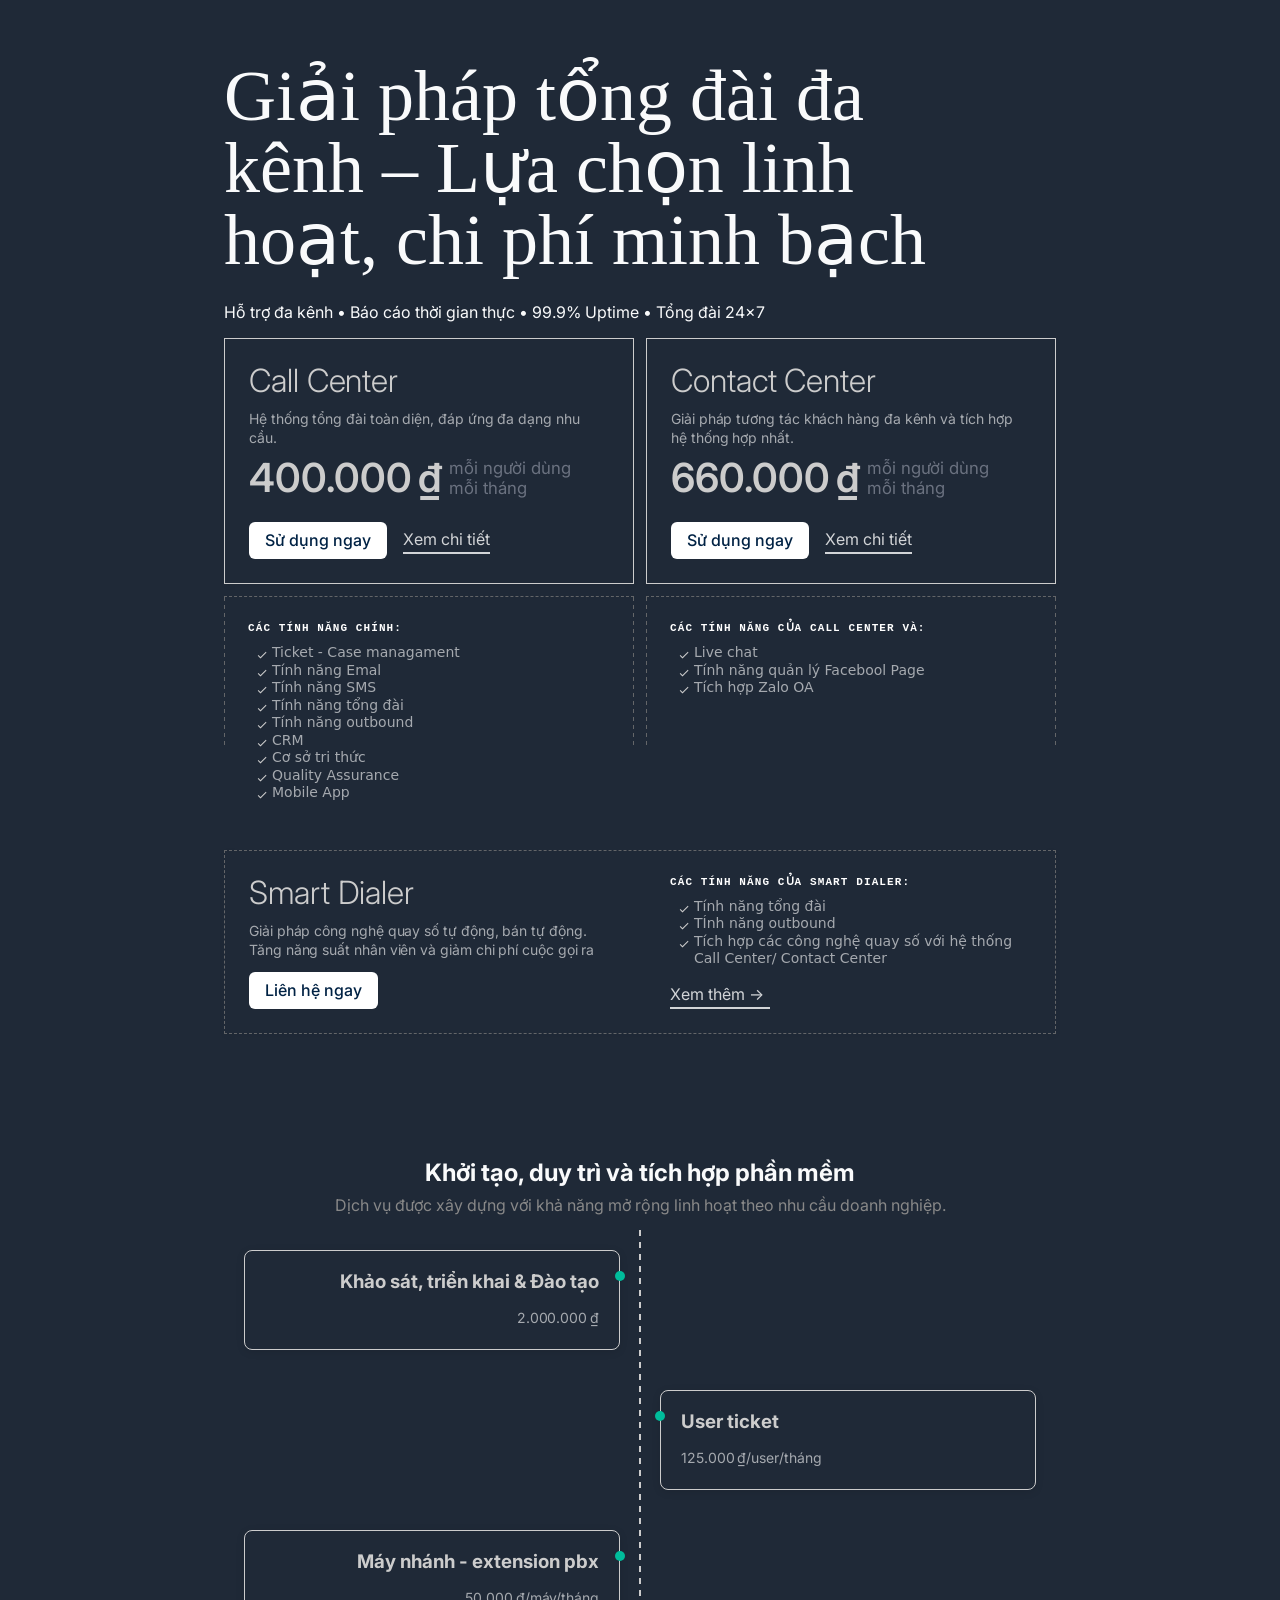
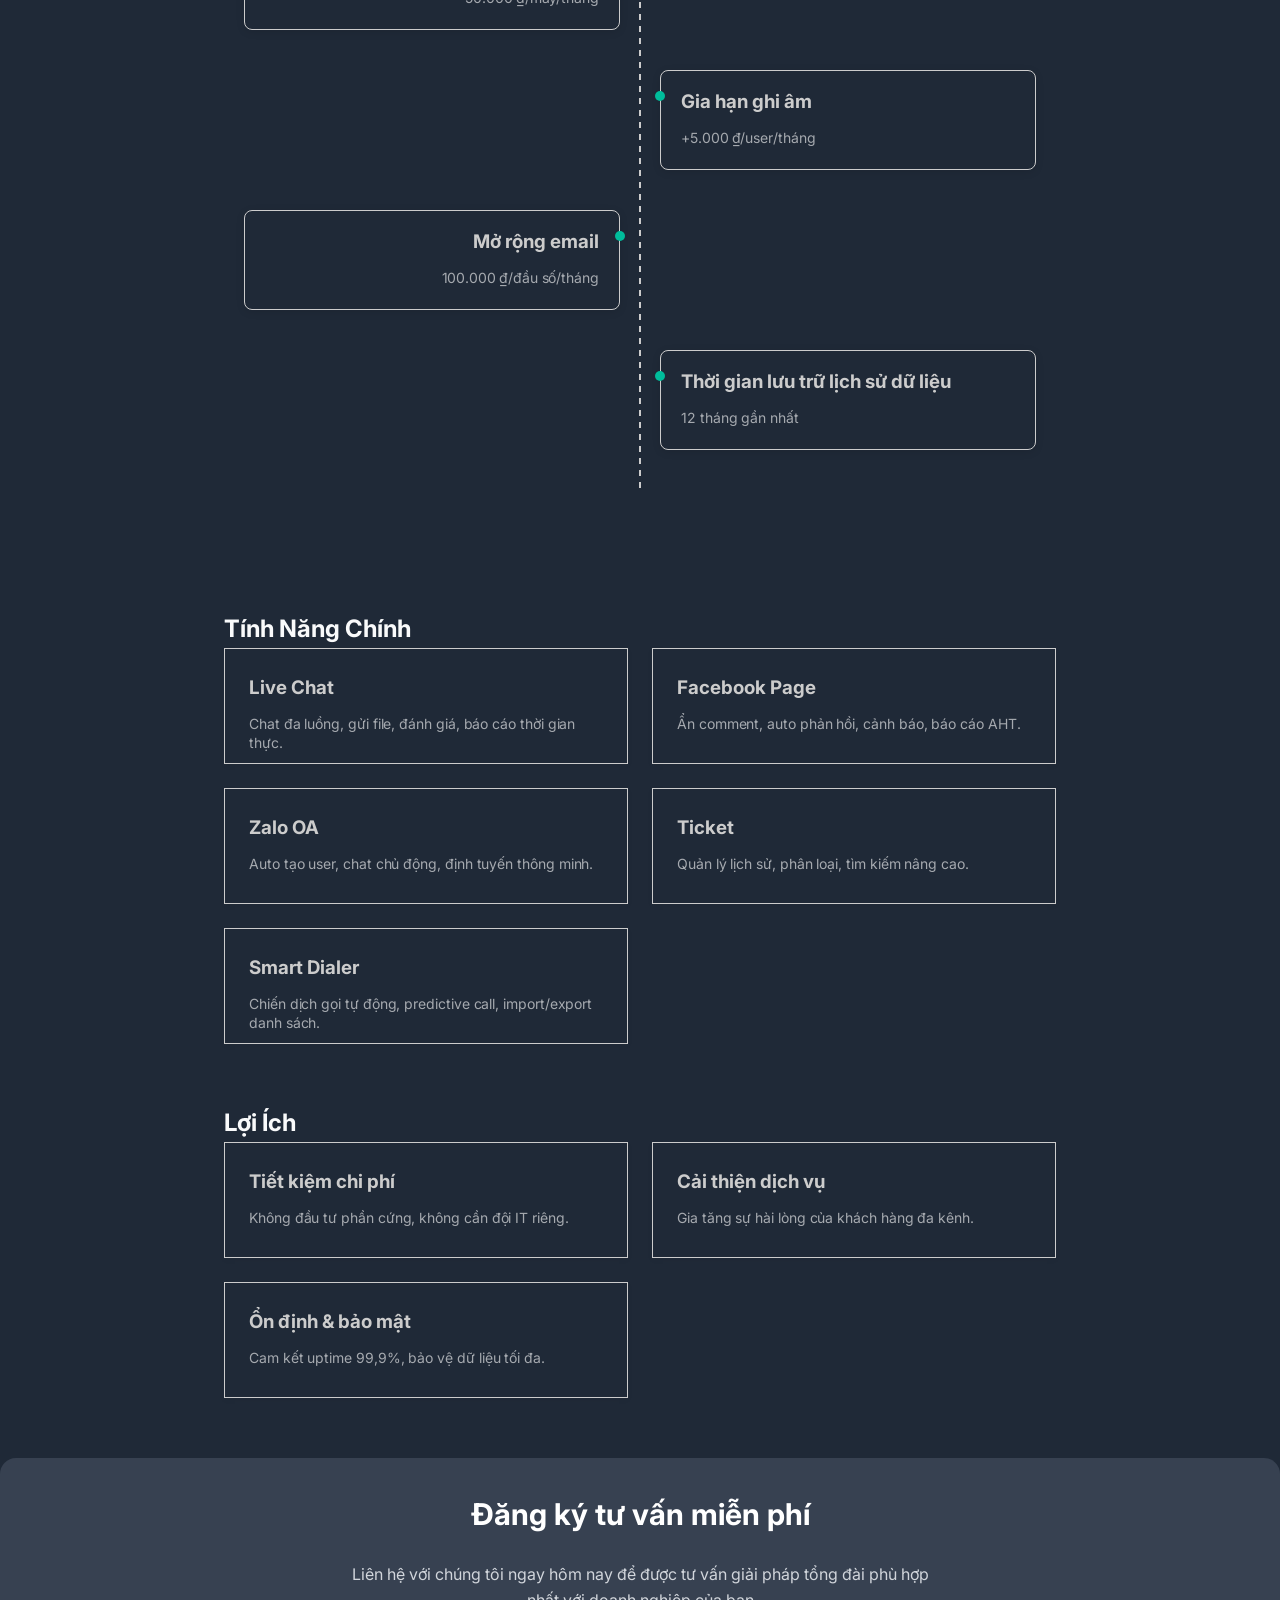
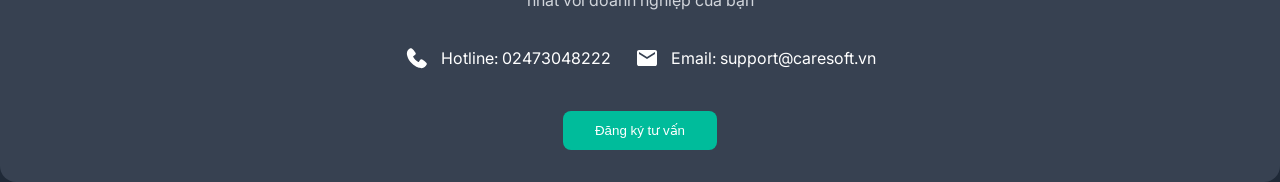
==== index-demo.html @ d27a3ec3 "." ====
<!DOCTYPE html>
<html lang="vi">

<head>
    <meta charset="UTF-8" />
    <meta name="viewport" content="width=device-width, initial-scale=1.0" />
    <title>Bảng Giá Caresoft</title>
    <link href="https://fonts.googleapis.com/css2?family=Inter:wght@400;600;700&display=swap" rel="stylesheet">
    <link rel="stylesheet" href="styles.css">
</head>

<body>
    <!-- <header>
        <h1>Bảng Giá Caresoft</h1>
        <p>Giải pháp Tổng đài đa kênh & Dịch vụ khách hàng dựa trên nền tảng đám mây</p>
    </header> -->

    <section class="section">
        <h2 class="section-title">Giải pháp tổng đài đa kênh – Lựa chọn linh hoạt, chi phí minh bạch</h2>
        <p>Hỗ trợ đa kênh • Báo cáo thời gian thực • 99.9% Uptime • Tổng đài 24×7</p>
        <div class="card-grid service-grid">
            <div class="call-center">
                <div class="card">
                    <h2>Call Center</h2>
                    <p>Hệ thống tổng đài toàn diện, đáp ứng đa dạng nhu cầu.</p>
                    <div class="price-row">
                        <div class="price-value">400.000 ₫</div>
                        <div class="price-unit">
                            <div>mỗi người dùng</div>
                            <div>mỗi tháng</div>
                        </div>
                    </div>
                    <div class="card-btn">
                        <a href="#" class="btn-primary">Sử dụng ngay</a>
                        <a href="#" class="btn-link">Xem chi tiết</a>
                    </div>
                </div>
                <div class="features">
                    <h4>Các tính năng chính:</h4>
                    <ul>
                        <li>Ticket - Case managament</li>
                        <li>Tính năng Emal</li>
                        <li>Tính năng SMS</li>
                        <li>Tính năng tổng đài</li>
                        <li>Tính năng outbound</li>
                        <li>CRM</li>
                        <li>Cơ sở tri thức</li>
                        <li>Quality Assurance</li>
                        <li>Mobile App</li>
                    </ul>
                </div>
            </div>
            <div class="contact-center">
                <div class="card">
                    <h2>Contact Center</h2>
                    <p>Giải pháp tương tác khách hàng đa kênh và tích hợp hệ thống hợp nhất.</p>
                    <div class="price-row">
                        <div class="price-value">660.000 ₫</div>
                        <div class="price-unit">
                            <div>mỗi người dùng</div>
                            <div>mỗi tháng</div>
                        </div>
                    </div>
                    <div class="card-btn">
                        <a href="#" class="btn-primary">Sử dụng ngay</a>
                        <a href="#" class="btn-link">Xem chi tiết</a>
                    </div>
                </div>
                <div class="features">
                    <h4>Các tính năng của Call Center và:</h4>
                    <ul>
                        <li>Live chat</li>
                        <li>Tính năng quản lý Facebool Page</li>
                        <li>Tích hợp Zalo OA</li>
                    </ul>
                </div>
            </div>
            <div class="card smart-dialer">
                <div class="smart-dialer-content">
                    <h2>Smart Dialer</h2>
                    <p>Giải pháp công nghệ quay số tự động, bán tự động. Tăng năng suất nhân viên và giảm chi phí cuộc
                        gọi ra</p>
                    <div class="card-btn">
                        <a href="#" class="btn-primary">Liên hệ ngay</a>
                    </div>
                </div>
                <div class="features">
                    <h4>Các tính năng của Smart dialer:</h4>
                    <ul>
                        <li>Tính năng tổng đài</li>
                        <li>TÍnh năng outbound</li>
                        <li>Tích hợp các công nghệ quay số với hệ thống Call Center/ Contact Center </li>
                        <!-- <li>Automatic Call</li>
                        <li>Predictive Call</li>
                        <li>Preview Call</li>
                        <li>Thiết lập thực hiện chiến dịch theo kịch bản</li> -->
                    </ul>
                    <a href="#" class="btn-link">Xem thêm -></a>
                </div>
            </div>
        </div>
    </section>

    <section class="section timeline-section">
        <h2>Khởi tạo, duy trì và tích hợp phần mềm</h2>
        <p class="subtitle">Dịch vụ được xây dựng với khả năng mở rộng linh hoạt theo nhu cầu doanh nghiệp.</p>
        <div class="timeline">
            <!-- <div class="timeline-item center">
                <div class="content">
                    <h3>Khởi tạo – Vận hành – Mở rộng</h3>
                    <p>Dịch vụ được xây dựng với khả năng mở rộng linh hoạt theo nhu cầu doanh nghiệp.
                    </p>
                </div>
            </div> -->
            <div class="timeline-item left">
                <div class="content card">
                    <h3>Khảo sát, triển khai & Đào tạo</h3>
                    <p>2.000.000 ₫</p>
                </div>
            </div>
            <div class="timeline-item right">
                <div class="content card">
                    <h3>User ticket</h3>
                    <p>125.000 ₫/user/tháng</p>
                </div>
            </div>
            <div class="timeline-item left">
                <div class="content card">
                    <h3>Máy nhánh - extension pbx</h3>
                    <p>50.000 ₫/máy/tháng</p>
                </div>
            </div>
            <div class="timeline-item right">
                <div class="content card">
                    <h3>Gia hạn ghi âm</h3>
                    <p>+5.000 ₫/user/tháng</p>
                </div>
            </div>
            <div class="timeline-item left">
                <div class="content card">
                    <h3>Mở rộng email</h3>
                    <p>100.000 ₫/đầu số/tháng</p>
                </div>
            </div>
            <div class="timeline-item right">
                <div class="content card">
                    <h3>Thời gian lưu trữ lịch sử dữ liệu</h3>
                    <p>12 tháng gần nhất</p>
                </div>
            </div>
        </div>
    </section>

    <!-- <section class="section">
        <h2>Hỗ Trợ & SLA</h2>
        <table>
            <tr>
                <th>Kênh</th>
                <th>Thời gian hỗ trợ</th>
                <th>Uptime cam kết</th>
            </tr>
            <tr>
                <td>Self‑service, Email, Livechat</td>
                <td>8×5</td>
                <td>99,9%</td>
            </tr>
            <tr>
                <td>Tổng đài</td>
                <td>24×7</td>
                <td>99,9%</td>
            </tr>
        </table>
    </section> -->

    <section class="section">
        <h2>Tính Năng Chính</h2>
        <div class="card-grid">
            <div class="card">
                <h3>Live Chat</h3>
                <p>Chat đa luồng, gửi file, đánh giá, báo cáo thời gian thực.</p>
            </div>
            <div class="card">
                <h3>Facebook Page</h3>
                <p>Ẩn comment, auto phản hồi, cảnh báo, báo cáo AHT.</p>
            </div>
            <div class="card">
                <h3>Zalo OA</h3>
                <p>Auto tạo user, chat chủ động, định tuyến thông minh.</p>
            </div>
            <div class="card">
                <h3>Ticket</h3>
                <p>Quản lý lịch sử, phân loại, tìm kiếm nâng cao.</p>
            </div>
            <div class="card">
                <h3>Smart Dialer</h3>
                <p>Chiến dịch gọi tự động, predictive call, import/export danh sách.</p>
            </div>
        </div>
    </section>

    <section class="section">
        <h2>Lợi Ích</h2>
        <div class="card-grid">
            <div class="card">
                <h3>Tiết kiệm chi phí</h3>
                <p>Không đầu tư phần cứng, không cần đội IT riêng.</p>
            </div>
            <div class="card">
                <h3>Cải thiện dịch vụ</h3>
                <p>Gia tăng sự hài lòng của khách hàng đa kênh.</p>
            </div>
            <div class="card">
                <h3>Ổn định & bảo mật</h3>
                <p>Cam kết uptime 99,9%, bảo vệ dữ liệu tối đa.</p>
            </div>
        </div>
    </section>

    <div class="container">
        <h2>Đăng ký tư vấn miễn phí</h2>
        <p>
            Liên hệ với chúng tôi ngay hôm nay để được tư vấn giải pháp tổng đài phù
            hợp nhất với doanh nghiệp của bạn
        </p>
        <div class="contact-list">
            <div class="contact-item">
                <!-- Phone Icon SVG -->
                <svg xmlns="http://www.w3.org/2000/svg" width="24" height="24" fill="#00bc9b" viewBox="0 0 24 24">
                    <g fill="none" fill-rule="evenodd">
                        <path
                            d="m12.593 23.258l-.011.002l-.071.035l-.02.004l-.014-.004l-.071-.035q-.016-.005-.024.005l-.004.01l-.017.428l.005.02l.01.013l.104.074l.015.004l.012-.004l.104-.074l.012-.016l.004-.017l-.017-.427q-.004-.016-.017-.018m.265-.113l-.013.002l-.185.093l-.01.01l-.003.011l.018.43l.005.012l.008.007l.201.093q.019.005.029-.008l.004-.014l-.034-.614q-.005-.018-.02-.022m-.715.002a.02.02 0 0 0-.027.006l-.006.014l-.034.614q.001.018.017.024l.015-.002l.201-.093l.01-.008l.004-.011l.017-.43l-.003-.012l-.01-.01z" />
                        <path fill="currentColor"
                            d="M16.552 22.133c-1.44-.053-5.521-.617-9.795-4.89c-4.273-4.274-4.836-8.354-4.89-9.795c-.08-2.196 1.602-4.329 3.545-5.162a1.47 1.47 0 0 1 1.445.159c1.6 1.166 2.704 2.93 3.652 4.317a1.504 1.504 0 0 1-.256 1.986l-1.951 1.449a.48.48 0 0 0-.142.616c.442.803 1.228 1.999 2.128 2.899s2.153 1.738 3.012 2.23a.483.483 0 0 0 .644-.162l1.27-1.933a1.503 1.503 0 0 1 2.056-.332c1.407.974 3.049 2.059 4.251 3.598a1.47 1.47 0 0 1 .189 1.485c-.837 1.953-2.955 3.616-5.158 3.535" />
                    </g>
                </svg>
                <span>Hotline: 02473048222</span>
            </div>
            <div class="contact-item">
                <!-- Mail Icon SVG -->
                <svg xmlns="http://www.w3.org/2000/svg" width="24" height="24" fill="#00bc9b" viewBox="0 0 24 24">
                    <rect width="24" height="24" fill="none" />
                    <path fill="currentColor"
                        d="M4 20q-.825 0-1.412-.587T2 18V6q0-.825.588-1.412T4 4h16q.825 0 1.413.588T22 6v12q0 .825-.587 1.413T20 20zm8-7l8-5V6l-8 5l-8-5v2z" />
                </svg>
                <span>Email: support@caresoft.vn</span>
            </div>
        </div>
        <button class="cta-btn">Đăng ký tư vấn</button>
    </div>

</body>

</html>
---- styles.css ----
body {
    font-family: 'Inter', sans-serif;
    margin: 0;
    padding: 0;
    /* background-color: #f9fafb;
    color: #1f2937; */
    color: #f9fafb;
    background-color: #1f2937;
    line-height: 1.6;
}

h1,
h2,
h3,
h4,
h5,
h6,
p {
    margin: 0;
}

header {
    background-color: #00bc9b;
    color: white;
    padding: 60px 20px;
    text-align: center;
}

header h1 {
    font-size: 36px;
    margin-bottom: 16px;
}

.section {
    width: 65%;
    max-width: 1080px;
    margin: 60px auto;
    padding: 0 20px;
}

.section>p {
    margin-bottom: 12px;
}

.card-grid {
    display: grid;
    grid-template-columns: repeat(auto-fit, minmax(280px, 1fr));
    gap: 24px;
}

.card {
    background: transparent;
    color: #ccc;
    border: 1px solid #ccc;
    padding: 24px;
    box-shadow: 0 2px 6px rgba(0, 0, 0, 0.04);
    transition: all 700ms ease;
    display: flex;
    flex-direction: column;
    gap: 12px;
}

.card:hover {
    color: white;
    border-color: white;
}

.card h2 {
    font-family: 'Inter', 'Helvetica', 'Arial', sans-serif;
    font-size: 32px;
    line-height: 110%;
    font-weight: 300;
    letter-spacing: -0.0025em;
    /* color: white; */
}

.card p {
    font-family: 'Inter', 'Helvetica', 'Arial', sans-serif;
    font-size: 0.875rem;
    line-height: 1.35;
    letter-spacing: -0.005em;
    color: rgba(255, 255, 255, 0.6);
    max-width: 100%;
    height: 24px;
}

table {
    width: 100%;
    border-collapse: collapse;
    margin: 20px 0;
    background: white;
    border-radius: 8px;
    overflow: hidden;
}

th,
td {
    padding: 12px 16px;
    border-bottom: 1px solid #e5e7eb;
    text-align: left;
}

th {
    background-color: #f3f4f6;
    font-weight: 600;
}

.cta {
    background: #ecfdf5;
    padding: 40px 20px;
    text-align: center;
    border-top: 1px solid #d1fae5;
}

.cta h3 {
    font-size: 24px;
    margin-bottom: 12px;
}

.cta button {
    background-color: #00bc9b;
    color: white;
    padding: 12px 24px;
    border: none;
    border-radius: 6px;
    font-size: 16px;
    cursor: pointer;
}

.cta button:hover {
    background-color: #049b80;
}

.section-title {
    max-width: 90%;
    font-size: 4.5rem;
    font-weight: 400;
    line-height: 1;
    font-family: Georgia, Cambria, "Times New Roman", Times, serif;
    margin-bottom: 24px;
}

.service-grid {
    display: grid;
    grid-template-columns: 1fr 1fr;
    grid-template-rows: auto auto;
    column-gap: 12px;
    row-gap: 24px;
}

.smart-dialer {
    grid-column: span 2;
}

.price-row {
    flex: 1;
    display: flex;
    align-items: flex-start;
    gap: 8px;
    font-size: clamp(1rem, 2.5vw, 1.5rem);
    align-items: center;
}

.price-value {
    font-weight: 600;
    white-space: nowrap;
    font-size: 2.5rem;
}

.price-unit {
    font-size: 0.7em;
    line-height: 1.2;
    color: #6b7280;
}

.card-btn {
    display: flex;
    flex-wrap: wrap;
    align-items: center;
    gap: 1rem;
}

.btn-primary {
    display: inline-flex;
    align-items: center;
    justify-content: center;
    font-size: 16px;
    padding: 6px 16px;
    background-color: white;
    color: #002244;
    border-radius: 6px;
    font-weight: 500;
    text-align: center;
    cursor: pointer;
    transition: background-color 0.3s ease;
    text-decoration: none;
}

.btn-primary:hover {
    background-color: rgba(255, 255, 255, 0.8);
}

.btn-link {
    position: relative;
    font-family: 'Inter', sans-serif;
    font-size: 16px;
    color: rgba(255, 255, 255, 0.8);
    text-decoration: none;
    padding-bottom: 2px;
    background-image: linear-gradient(currentColor, currentColor);
    background-size: 100% 2px;
    background-position: 0% 100%;
    background-repeat: no-repeat;
    transition: background-size 0.3s ease, background-position 0.3s ease;
}

.btn-link:hover {
    background-size: 0% 2px;
    background-position: 100% 100%;
}

.call-center,
.contact-center {
    display: flex;
    flex-direction: column;
    gap: 12px;
}

.features {
    position: relative;
    padding: 24px;
    border-top: 1px dashed rgba(117, 117, 117, 0.8);
    border-bottom: none;
    color: #ccc;
    height: 100%;
}

.features::before,
.features::after {
    content: "";
    position: absolute;
    width: 1px;
    height: 65%;
    background: repeating-linear-gradient(to bottom,
            rgba(117, 117, 117, 0.8),
            rgba(117, 117, 117, 0.8) 4px,
            transparent 4px,
            transparent 8px);
}

/* Viền trái */
.features::before {
    left: 0;
    top: 0;
}

/* Viền phải */
.features::after {
    right: 0;
    top: 0;
}

.features h4 {
    padding-bottom: 8px;
    font-family: ui-monospace, SFMono-Regular, Consolas, "Liberation Mono", Menlo, monospace;
    font-size: 11px;
    line-height: 135%;
    letter-spacing: 0.1em;
    color: #ffffff;
    text-transform: uppercase;
}

.features ul {
    list-style: none;
    margin: 0;
    padding: 0;
}

.features li {
    position: relative;
    padding-left: 24px;
    font-family: ui-sans-serif, system-ui, -apple-system, BlinkMacSystemFont,
        "Segoe UI", Roboto, "Helvetica Neue", Arial, "Noto Sans", sans-serif;
    font-size: 14px;
    line-height: 1.25;
    letter-spacing: 0;
    color: rgba(255, 255, 255, 0.6);
}

.features li::before {
    content: "";
    position: absolute;
    left: 8px;
    top: 5px;
    width: 12px;
    height: 12px;
    background-image: url("[data-uri]");
    background-size: contain;
    background-repeat: no-repeat;
}

.smart-dialer {
    border: 1px dashed rgba(117, 117, 117, 0.8);
    display: flex;
    flex-direction: row;
    padding: 0;
}

.smart-dialer>div {
    flex: 1;
}

.smart-dialer .features {
    flex: 1;
    height: auto;
    border: none;
    display: flex;
    flex-direction: column;
}

.smart-dialer .features ul {
    flex: 1;
}

.smart-dialer .features::before,
.smart-dialer .features::after {
    display: none;
}

.smart-dialer-content {
    padding: 24px;
    display: flex;
    flex-direction: column;
    gap: 12px;
}

.smart-dialer-content>p {
    flex: 1;
}

.features .btn-link {
    width: auto;
    max-width: 100px;
}

.timeline-section {
    text-align: center;
    padding: 60px 20px;
}

.subtitle {
    color: #888;
    margin-bottom: 40px;
}

.timeline {
    position: relative;
    max-width: 900px;
    margin: auto;
    padding: 20px 0;
    padding-top: 0;
    color: #002244;
}

.timeline::before {
    content: "";
    position: absolute;
    top: 0;
    bottom: 0;
    left: 50%;
    width: 2px;
    background: repeating-linear-gradient(to bottom, #ccc, #ccc 6px, transparent 6px, transparent 12px);
    transform: translateX(-50%);
}

.timeline-item {
    position: relative;
    width: 50%;
    padding: 20px;
    box-sizing: border-box;
}

.timeline-item.left {
    left: 0;
    text-align: right;
}

.timeline-item.right {
    left: 50%;
    text-align: left;
}

.timeline-item .content {
    /* display: inline-block; */
    background: transparent;
    border-radius: 8px;
    padding: 16px 20px;
    /* max-width: 280px; */
    box-shadow: 0 2px 8px rgba(0, 0, 0, 0.1);
    position: relative;
}

.timeline-item.left .content::after,
.timeline-item.right .content::after {
    content: "";
    position: absolute;
    top: 20px;
    width: 10px;
    height: 10px;
    background: #00bc9b;
    border-radius: 50%;
}

.timeline-item.left .content::after {
    right: -6px;
}

.timeline-item.right .content::after {
    left: -6px;
}

.timeline-item.center {
    position: relative;
    width: 100%;
    text-align: center;
    margin: 40px 0;
    margin-top: 0;
    z-index: 5;
}

.timeline-item.center .content {
    display: inline-block;
    background: #00bc9b;
    color: white;
    padding: 20px 28px;
    border-radius: 12px;
    box-shadow: 0 4px 12px rgba(0, 0, 0, 0.15);
    max-width: 320px;
    position: relative;
    z-index: 3;
}

.timeline-item.center .content::after {
    content: "";
    position: absolute;
    top: 100%;
    left: 50%;
    transform: translateX(-50%);
    width: 14px;
    height: 14px;
    background: white;
    border: 3px solid #00bc9b;
    border-radius: 50%;
    margin-top: 8px;
}

.container {
    /* width: 100%; */
    background-color: #374151;
    color: white;
    border-radius: 1rem;
    padding: 2rem;
    text-align: center;
    /* max-width: 1500px; */
    margin: 0 auto;
}

.container h2 {
    font-size: 1.875rem;
    font-weight: bold;
    margin-bottom: 1.5rem;
}

.container p {
    color: #d1d5db;
    margin-bottom: 2rem;
    max-width: 600px;
    margin-left: auto;
    margin-right: auto;
}

.contact-list {
    display: flex;
    flex-direction: column;
    gap: 1.5rem;
    justify-content: center;
    align-items: center;
    margin-bottom: 2.5rem;
}

@media (min-width: 768px) {
    .contact-list {
        flex-direction: row;
    }
}

.contact-item {
    display: flex;
    align-items: center;
    gap: 0.75rem;
    color: white;
}

.cta-btn {
    background-color: #00bc9b;
    color: white;
    padding: 0.75rem 2rem;
    border-radius: 0.5rem;
    font-weight: 500;
    border: none;
    cursor: pointer;
    transition: background-color 0.3s ease;
}

.cta-btn:hover {
    background-color: #00a989;
}
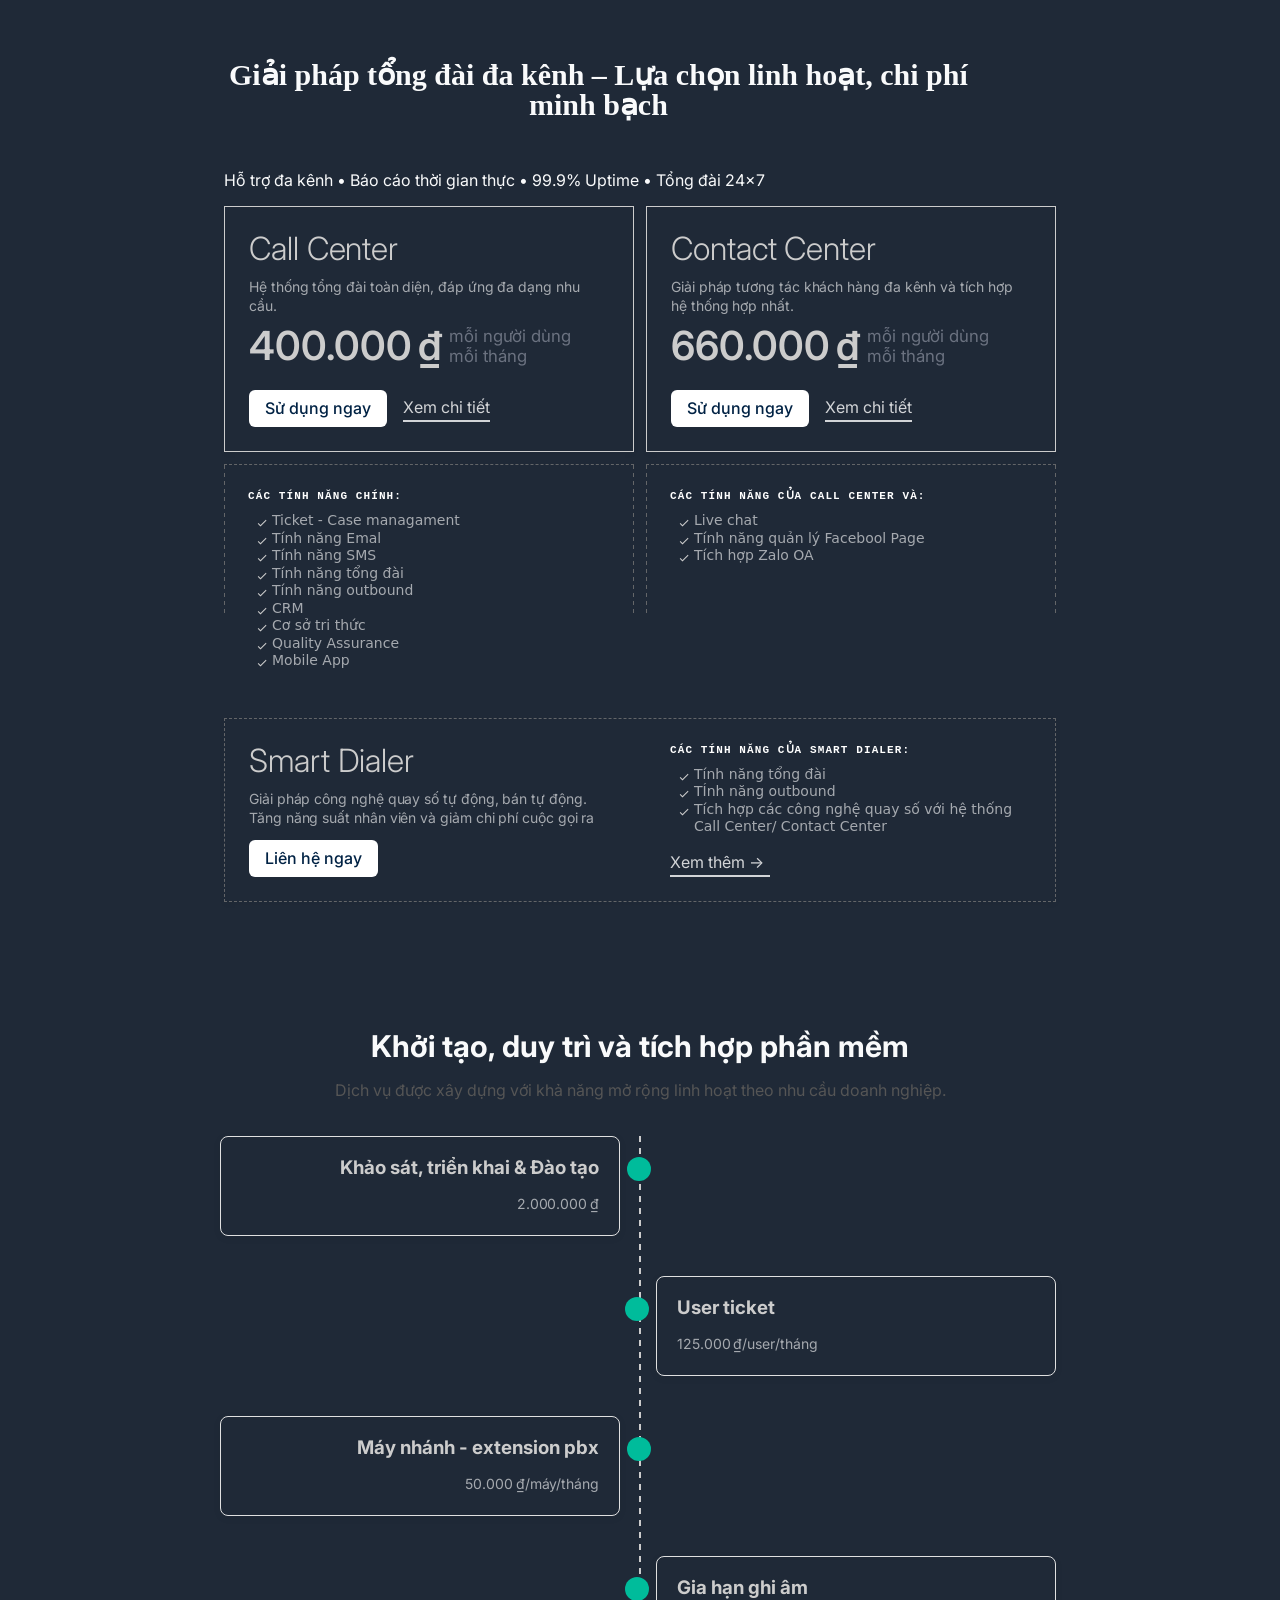
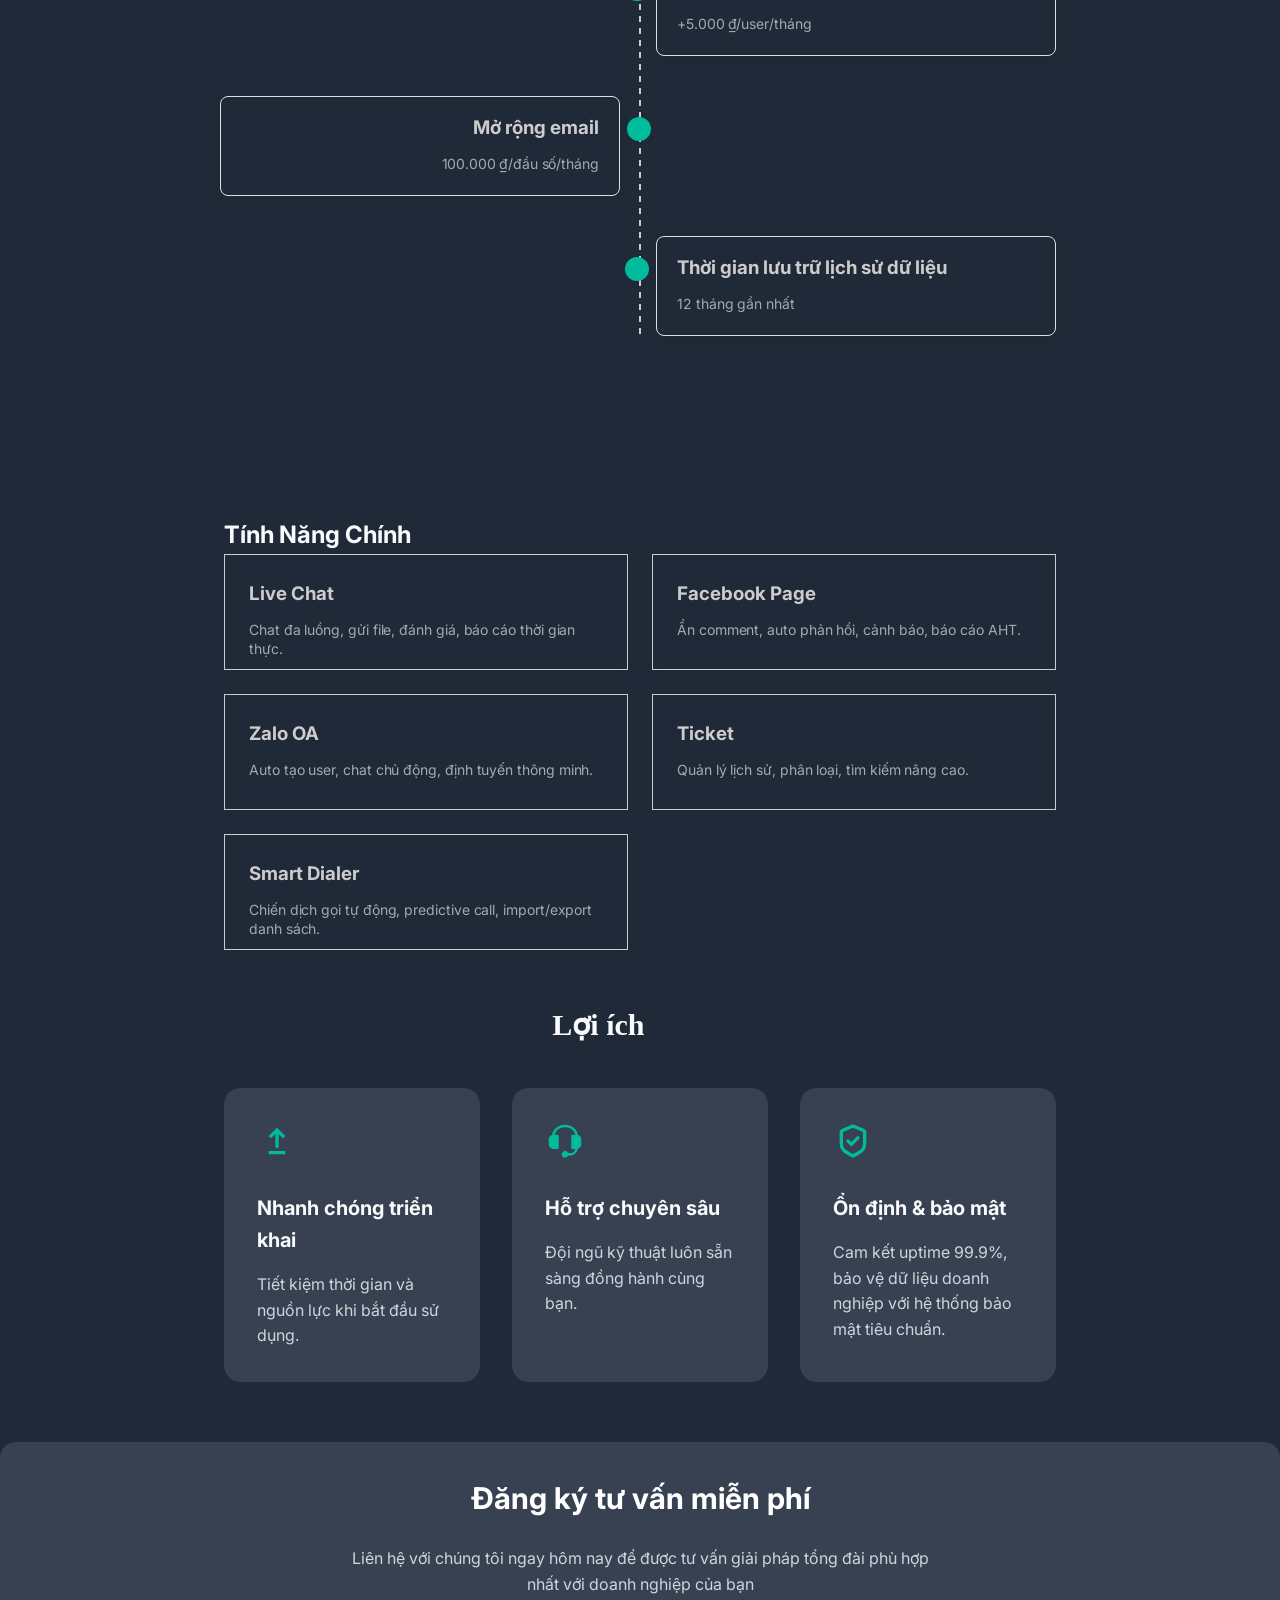
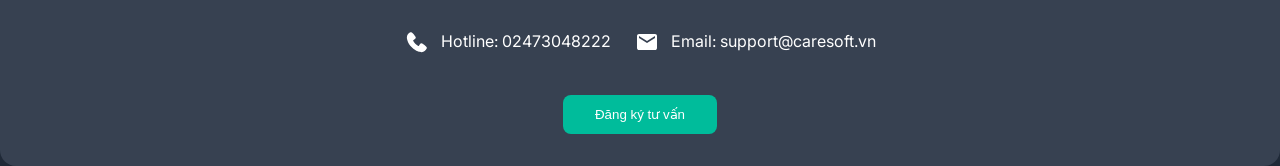
==== commit 8baada29: "a version timeline" ====
--- a/index-demo.html
+++ b/index-demo.html
@@ -104,14 +104,8 @@
     <section class="section timeline-section">
         <h2>Khởi tạo, duy trì và tích hợp phần mềm</h2>
         <p class="subtitle">Dịch vụ được xây dựng với khả năng mở rộng linh hoạt theo nhu cầu doanh nghiệp.</p>
+
         <div class="timeline">
-            <!-- <div class="timeline-item center">
-                <div class="content">
-                    <h3>Khởi tạo – Vận hành – Mở rộng</h3>
-                    <p>Dịch vụ được xây dựng với khả năng mở rộng linh hoạt theo nhu cầu doanh nghiệp.
-                    </p>
-                </div>
-            </div> -->
             <div class="timeline-item left">
                 <div class="content card">
                     <h3>Khảo sát, triển khai & Đào tạo</h3>
@@ -150,27 +144,6 @@
             </div>
         </div>
     </section>
-
-    <!-- <section class="section">
-        <h2>Hỗ Trợ & SLA</h2>
-        <table>
-            <tr>
-                <th>Kênh</th>
-                <th>Thời gian hỗ trợ</th>
-                <th>Uptime cam kết</th>
-            </tr>
-            <tr>
-                <td>Self‑service, Email, Livechat</td>
-                <td>8×5</td>
-                <td>99,9%</td>
-            </tr>
-            <tr>
-                <td>Tổng đài</td>
-                <td>24×7</td>
-                <td>99,9%</td>
-            </tr>
-        </table>
-    </section> -->
 
     <section class="section">
         <h2>Tính Năng Chính</h2>
@@ -199,19 +172,48 @@
     </section>
 
     <section class="section">
-        <h2>Lợi Ích</h2>
-        <div class="card-grid">
-            <div class="card">
-                <h3>Tiết kiệm chi phí</h3>
-                <p>Không đầu tư phần cứng, không cần đội IT riêng.</p>
-            </div>
-            <div class="card">
-                <h3>Cải thiện dịch vụ</h3>
-                <p>Gia tăng sự hài lòng của khách hàng đa kênh.</p>
-            </div>
-            <div class="card">
-                <h3>Ổn định & bảo mật</h3>
-                <p>Cam kết uptime 99,9%, bảo vệ dữ liệu tối đa.</p>
+        <h2 class="section-title">Lợi ích</h2>
+        <div class="benefits-grid">
+            <div class="benefit-card">
+                <div class="benefit-icon">
+                    <!-- SVG Icon 1 -->
+                    <svg xmlns="http://www.w3.org/2000/svg" width="40" height="40" viewBox="0 0 24 24">
+                        <path fill="currentColor"
+                            d="M7 20v-2h10v2zm4-4V7.825L8.4 10.4L7 9l5-5l5 5l-1.4 1.4L13 7.825V16z" />
+                    </svg>
+                </div>
+                <h3 class="benefit-title">Nhanh chóng triển khai</h3>
+                <p class="benefit-desc">Tiết kiệm thời gian và nguồn lực khi bắt đầu sử dụng.</p>
+            </div>
+
+            <div class="benefit-card">
+                <div class="benefit-icon">
+                    <!-- SVG Icon 2 -->
+                    <svg xmlns="http://www.w3.org/2000/svg" width="40" height="40" viewBox="0 0 24 24">
+                        <rect width="24" height="24" fill="none" />
+                        <path fill="currentColor"
+                            d="M4.285 8.344A2.75 2.75 0 0 0 2.25 11v3A2.75 2.75 0 0 0 5 16.75h2.5a.75.75 0 0 0 .75-.75V9a.75.75 0 0 0-.75-.75H5.815c.429-2.47 2.944-4.5 6.185-4.5s5.756 2.03 6.185 4.5H16.5a.75.75 0 0 0-.75.75v7c0 .414.336.75.75.75h1.663A3.25 3.25 0 0 1 15 19.25h-1.145a2 2 0 1 0 0 1.5H15c2.4 0 4.384-1.78 4.705-4.091A2.75 2.75 0 0 0 21.75 14v-3a2.75 2.75 0 0 0-2.035-2.656C19.333 4.84 15.926 2.25 12 2.25S4.667 4.84 4.285 8.344" />
+                    </svg>
+                </div>
+                <h3 class="benefit-title">Hỗ trợ chuyên sâu</h3>
+                <p class="benefit-desc">Đội ngũ kỹ thuật luôn sẵn sàng đồng hành cùng bạn.</p>
+            </div>
+
+            <div class="benefit-card">
+                <div class="benefit-icon">
+                    <!-- SVG Icon 3 -->
+                    <svg xmlns="http://www.w3.org/2000/svg" width="40" height="40" viewBox="0 0 24 24">
+                        <g fill="none">
+                            <path fill="currentColor"
+                                d="m12 3l.394-.92a1 1 0 0 0-.788 0zm0 18l-.496.868a1 1 0 0 0 .992 0zm6.394-15.26L18 6.66zM8.024 18.727l-.497.869zm3.582-16.646L5.212 4.82L6 6.66l6.394-2.74zM4 6.659v6.86h2v-6.86zm3.527 12.937l3.977 2.272l.992-1.736l-3.977-2.273zm4.97 2.272l3.976-2.272l-.992-1.737l-3.977 2.273zM20 13.518V6.66h-2v6.86zm-1.212-8.697l-6.394-2.74l-.788 1.838L18 6.66zM20 6.66a2 2 0 0 0-1.212-1.838L18 6.66zm-3.527 12.937A7 7 0 0 0 20 13.518h-2a5 5 0 0 1-2.52 4.341zM4 13.518a7 7 0 0 0 3.527 6.078l.992-1.737A5 5 0 0 1 6 13.52zm1.212-8.697A2 2 0 0 0 4 6.66h2z" />
+                            <path stroke="currentColor" stroke-linecap="round" stroke-linejoin="round" stroke-width="2"
+                                d="m15 10l-4 4l-2-2" />
+                        </g>
+                    </svg>
+                </div>
+                <h3 class="benefit-title">Ổn định & bảo mật</h3>
+                <p class="benefit-desc">Cam kết uptime 99.9%, bảo vệ dữ liệu doanh nghiệp với hệ thống bảo mật tiêu
+                    chuẩn.</p>
             </div>
         </div>
     </section>
@@ -247,7 +249,6 @@
         </div>
         <button class="cta-btn">Đăng ký tư vấn</button>
     </div>
-
 </body>
 
 </html>
--- a/styles.css
+++ b/styles.css
@@ -353,13 +353,9 @@
     margin-bottom: 40px;
 }
 
-.timeline {
-    position: relative;
-    max-width: 900px;
-    margin: auto;
-    padding: 20px 0;
-    padding-top: 0;
-    color: #002244;
+.timeline-section {
+    margin-bottom: 5rem;
+    text-align: center;
 }
 
 .timeline::before {
@@ -371,33 +367,37 @@
     width: 2px;
     background: repeating-linear-gradient(to bottom, #ccc, #ccc 6px, transparent 6px, transparent 12px);
     transform: translateX(-50%);
+    z-index: 0;
 }
 
 .timeline-item {
     position: relative;
-    width: 50%;
-    padding: 20px;
-    box-sizing: border-box;
-}
-
-.timeline-item.left {
-    left: 0;
+    width: 100%;
+    display: flex;
+    justify-content: space-between;
+    margin-bottom: 2.5rem;
+}
+
+.timeline-item.left .content {
+    width: 48%;
     text-align: right;
-}
-
-.timeline-item.right {
-    left: 50%;
+    align-self: flex-start;
+    position: relative;
+}
+
+.timeline-item.right .content {
+    width: 48%;
     text-align: left;
-}
-
-.timeline-item .content {
-    /* display: inline-block; */
+    align-self: flex-start;
+    position: relative;
+}
+
+.timeline-item .content.card {
     background: transparent;
     border-radius: 8px;
     padding: 16px 20px;
-    /* max-width: 280px; */
-    box-shadow: 0 2px 8px rgba(0, 0, 0, 0.1);
-    position: relative;
+    box-shadow: 0 2px 8px rgba(0, 0, 0, 0.06);
+    border: 1px solid #e0e0e0;
 }
 
 .timeline-item.left .content::after,
@@ -405,10 +405,11 @@
     content: "";
     position: absolute;
     top: 20px;
-    width: 10px;
-    height: 10px;
+    width: 12px;
+    height: 12px;
     background: #00bc9b;
     border-radius: 50%;
+    z-index: 1;
 }
 
 .timeline-item.left .content::after {
@@ -514,4 +515,176 @@
 
 .cta-btn:hover {
     background-color: #00a989;
+}
+
+.benefits-section {
+    margin-bottom: 5rem;
+}
+
+.section-title {
+    text-align: center;
+    font-size: 1.875rem;
+    /* text-3xl */
+    font-weight: bold;
+    margin-bottom: 3rem;
+    /* mb-12 */
+}
+
+.benefits-grid {
+    display: grid;
+    gap: 2rem;
+    grid-template-columns: 1fr;
+}
+
+@media (min-width: 768px) {
+    .benefits-grid {
+        grid-template-columns: repeat(3, 1fr);
+    }
+}
+
+.benefit-card {
+    background-color: #374151;
+    /* bg-gray-700 */
+    border: 1px solid #374151;
+    /* border-gray-700 */
+    border-radius: 1rem;
+    /* rounded-xl */
+    padding: 2rem;
+    /* p-8 */
+    transition: all 0.3s ease;
+}
+
+.benefit-card:hover {
+    border-color: #00bc9b;
+}
+
+.benefit-icon {
+    color: #00bc9b;
+    margin-bottom: 1.5rem;
+    /* mb-6 */
+}
+
+.benefit-title {
+    font-size: 1.25rem;
+    /* text-xl */
+    font-weight: bold;
+    margin-bottom: 1rem;
+    /* mb-4 */
+}
+
+.benefit-desc {
+    color: #d1d5db;
+    /* text-gray-300 */
+}
+
+.timeline-section {
+    margin-bottom: 5rem;
+    text-align: center;
+}
+
+.timeline-section h2 {
+    font-size: 1.875rem;
+    font-weight: bold;
+    margin-bottom: 0.5rem;
+}
+
+.timeline-section .subtitle {
+    color: #555;
+    font-size: 1rem;
+    margin-bottom: 2rem;
+}
+
+.timeline {
+    position: relative;
+    /* max-width: 900px; */
+    margin: 0 auto;
+    padding: 0 1rem;
+}
+
+.timeline::before {
+    content: "";
+    position: absolute;
+    top: 0;
+    bottom: 0;
+    left: 50%;
+    transform: translateX(-50%);
+    width: 2px;
+    background: repeating-linear-gradient(to bottom, #ccc, #ccc 6px, transparent 6px, transparent 12px);
+    z-index: 0;
+}
+
+.timeline-item {
+    position: relative;
+    width: 50%;
+    display: flex;
+    justify-content: space-between;
+    margin-bottom: 2.5rem;
+}
+
+.timeline-item.left .content {
+    width: 100%;
+    text-align: right;
+    align-self: flex-start;
+    position: relative;
+    right: 20px;
+}
+
+.timeline-item.right .content {
+    width: 100%;
+    text-align: left;
+    align-self: flex-start;
+    position: relative;
+    left: 104%;
+}
+
+.timeline-item .content.card {
+    background: transparent;
+    border-radius: 8px;
+    padding: 16px 20px;
+    box-shadow: 0 2px 8px rgba(0, 0, 0, 0.06);
+    border: 1px solid #e0e0e0;
+}
+
+.timeline-item.left .content::after,
+.timeline-item.right .content::after {
+    content: "";
+    position: absolute;
+    top: 20px;
+    width: 24px;
+    height: 24px;
+    background: #00bc9b;
+    border-radius: 50%;
+    z-index: 1;
+}
+
+.timeline-item.left .content::after {
+    right: -32px;
+}
+
+.timeline-item.right .content::after {
+    left: -32px;
+}
+
+@media (max-width: 768px) {
+    .timeline::before {
+        left: 20px;
+    }
+
+    .timeline-item {
+        flex-direction: column;
+        align-items: flex-start;
+    }
+
+    .timeline-item.left .content,
+    .timeline-item.right .content {
+        width: 100%;
+        text-align: left;
+        padding-left: 2rem;
+    }
+
+    .timeline-item.left .content::after,
+    .timeline-item.right .content::after {
+        left: 0;
+        top: 20px;
+    }
 }
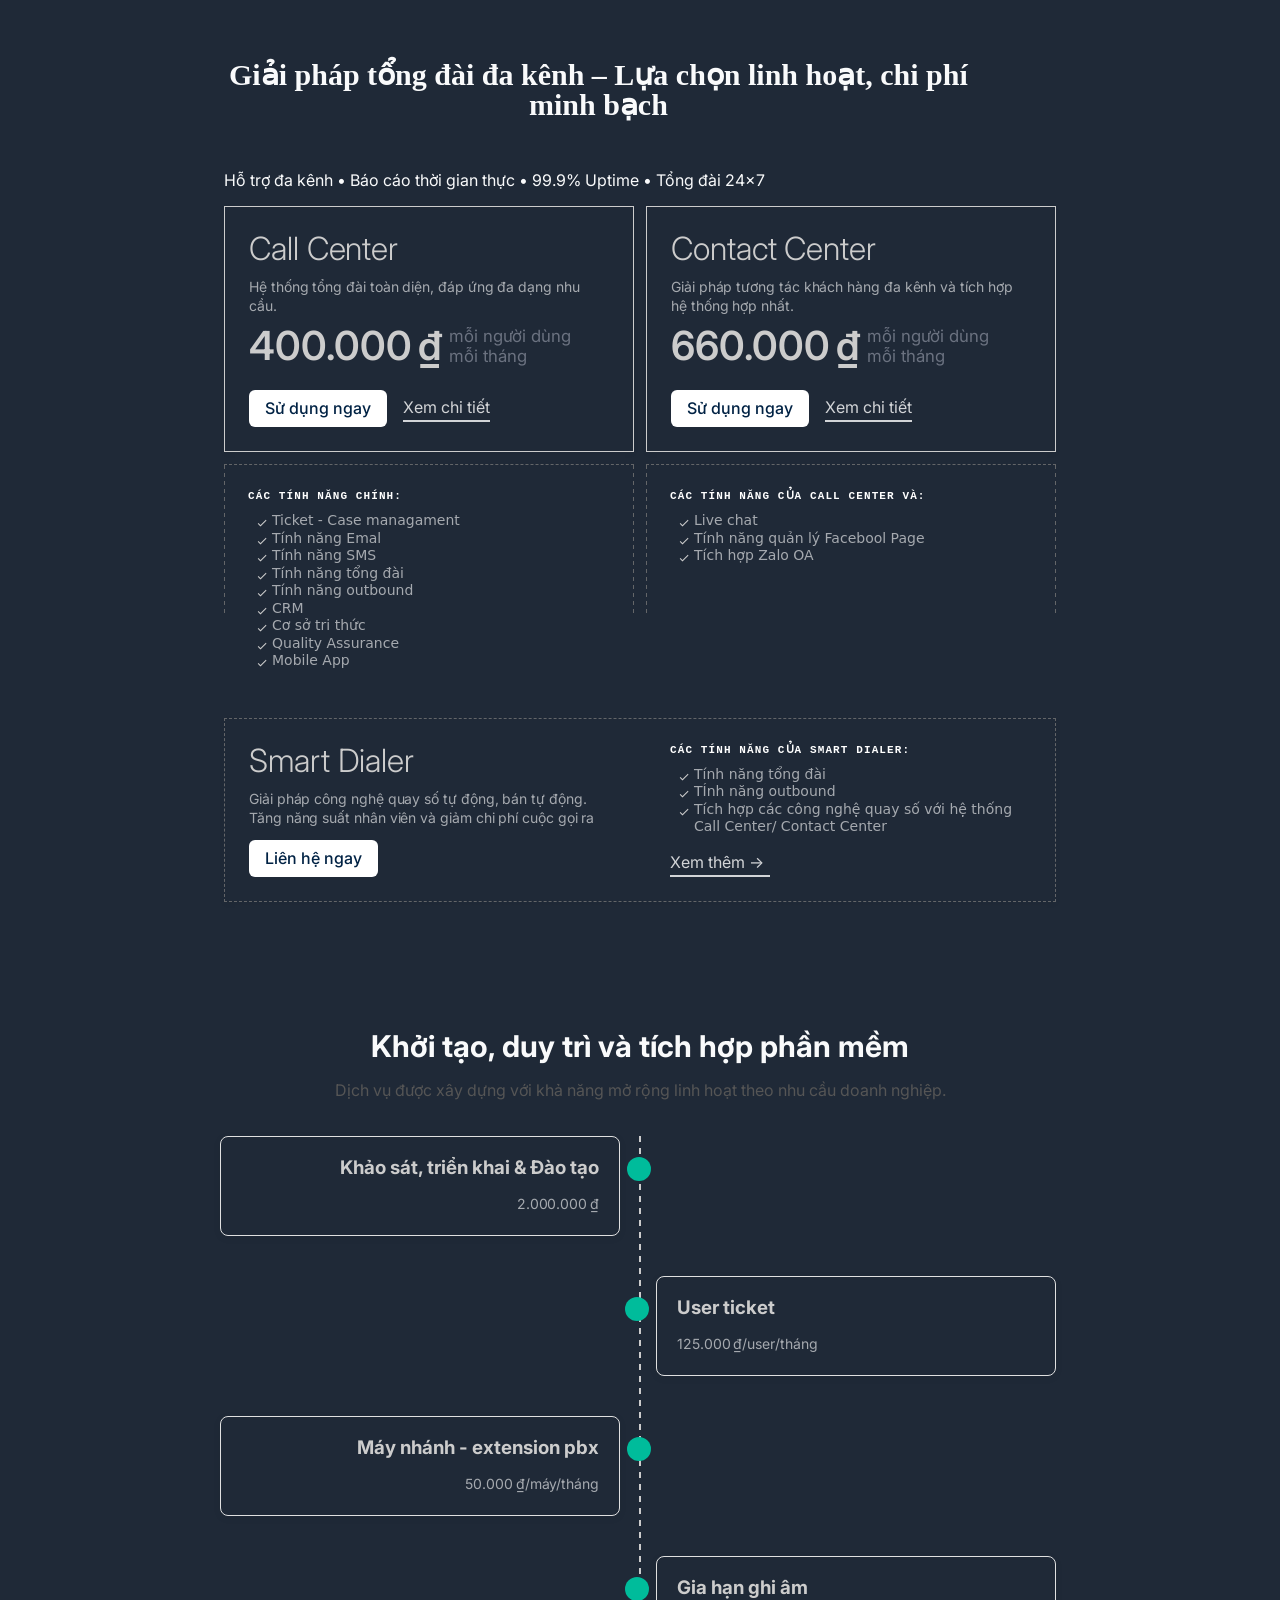
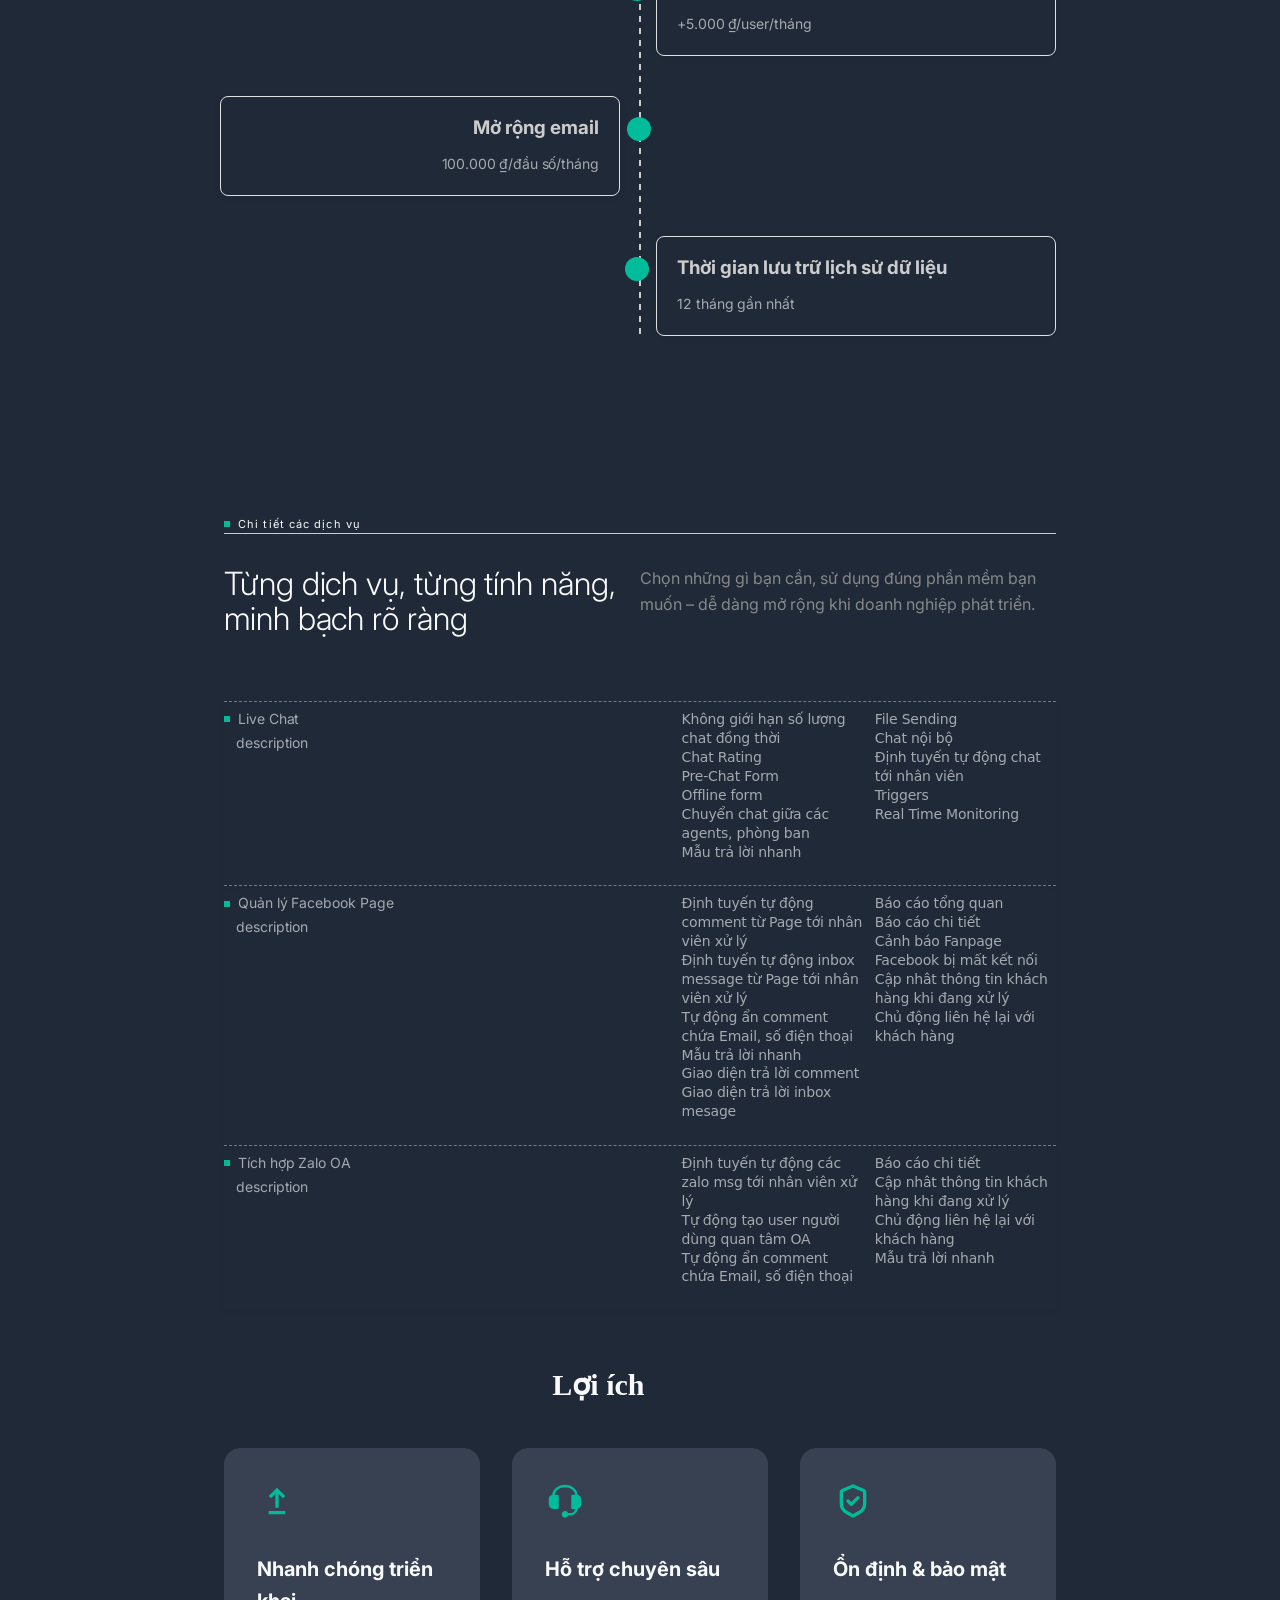
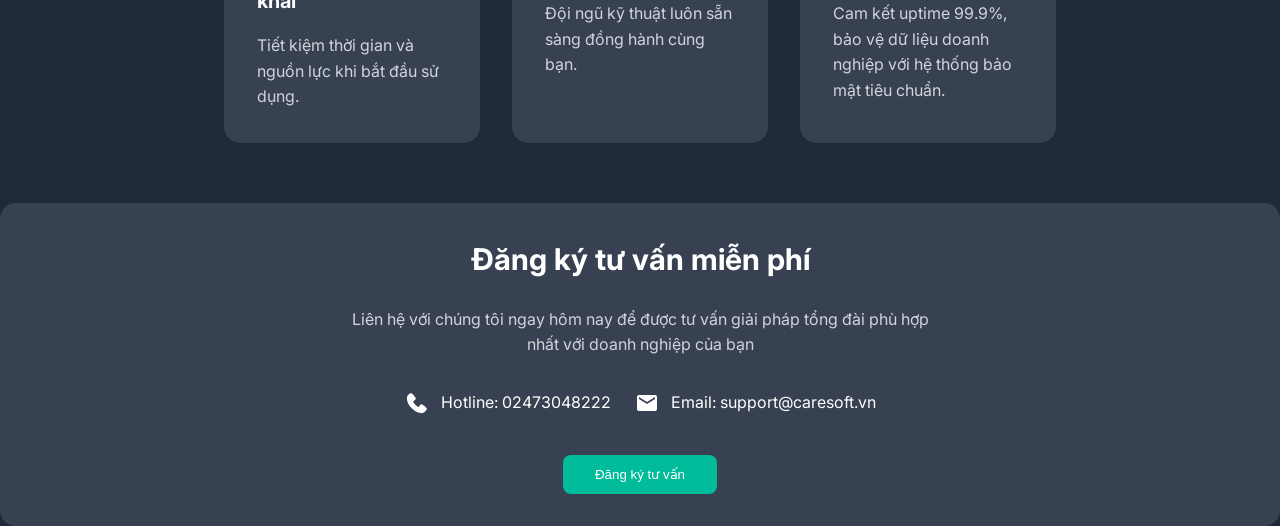
==== commit 98eba1f7: "update" ====
--- a/index-demo.html
+++ b/index-demo.html
@@ -145,28 +145,80 @@
         </div>
     </section>
 
-    <section class="section">
-        <h2>Tính Năng Chính</h2>
-        <div class="card-grid">
+    <section class="section service-detail">
+        <p class="head-tag">Chi tiết các dịch vụ</p>
+        <div class="header">
+            <div class="title">
+                <h2>Từng dịch vụ, từng tính năng, minh bạch rõ ràng</h2>
+                <p class="subtitle">Chọn những gì bạn cần, sử dụng đúng phần mềm bạn muốn – dễ dàng mở rộng khi doanh
+                    nghiệp phát triển.</p>
+            </div>
+        </div>
+        <div class="services-flex">
             <div class="card">
-                <h3>Live Chat</h3>
-                <p>Chat đa luồng, gửi file, đánh giá, báo cáo thời gian thực.</p>
+                <div class="service-title">
+                    <p class="head-tag">Live Chat</p>
+                    <p class="description">description</p>
+                </div>
+                <div class="items">
+                    <div class="col1">
+                        <li>Không giới hạn số lượng chat đồng thời</li>
+                        <li>Chat Rating</li>
+                        <li>Pre-Chat Form</li>
+                        <li>Offline form</li>
+                        <li>Chuyển chat giữa các agents, phòng ban</li>
+                        <li>Mẫu trả lời nhanh</li>
+                    </div>
+                    <div class="col2">
+                        <li>File Sending</li>
+                        <li>Chat nội bộ</li>
+                        <li>Định tuyến tự động chat tới nhân viên</li>
+                        <li>Triggers</li>
+                        <li>Real Time Monitoring </li>
+                    </div>
+                </div>
             </div>
             <div class="card">
-                <h3>Facebook Page</h3>
-                <p>Ẩn comment, auto phản hồi, cảnh báo, báo cáo AHT.</p>
+                <div class="service-title">
+                    <p class="head-tag">Quản lý Facebook Page</p>
+                    <p class="description">description</p>
+                </div>
+                <div class="items">
+                    <div class="col1">
+                        <li>Định tuyến tự động comment từ Page tới nhân viên xử lý</li>
+                        <li>Định tuyến tự động inbox message từ Page tới nhân viên xử lý</li>
+                        <li>Tự động ẩn comment chứa Email, số điện thoại</li>
+                        <li>Mẫu trả lời nhanh</li>
+                        <li>Giao diện trả lời comment</li>
+                        <li>Giao diện trả lời inbox mesage</li>
+                    </div>
+                    <div class="col2">
+                        <li>Báo cáo tổng quan </li>
+                        <li>Báo cáo chi tiết </li>
+                        <li>Cảnh báo Fanpage Facebook bị mất kết nối </li>
+                        <li>Cập nhât thông tin khách hàng khi đang xử lý</li>
+                        <li>Chủ động liên hệ lại với khách hàng</li>
+                    </div>
+                </div>
             </div>
             <div class="card">
-                <h3>Zalo OA</h3>
-                <p>Auto tạo user, chat chủ động, định tuyến thông minh.</p>
-            </div>
-            <div class="card">
-                <h3>Ticket</h3>
-                <p>Quản lý lịch sử, phân loại, tìm kiếm nâng cao.</p>
-            </div>
-            <div class="card">
-                <h3>Smart Dialer</h3>
-                <p>Chiến dịch gọi tự động, predictive call, import/export danh sách.</p>
+                <div class="service-title">
+                    <p class="head-tag">Tích hợp Zalo OA</p>
+                    <p class="description">description</p>
+                </div>
+                <div class="items">
+                    <div class="col1">
+                        <li>Định tuyến tự động các zalo msg tới nhân viên xử lý</li>
+                        <li>Tự động tạo user người dùng quan tâm OA</li>
+                        <li>Tự động ẩn comment chứa Email, số điện thoại</li>
+                    </div>
+                    <div class="col2">
+                        <li>Báo cáo chi tiết </li>
+                        <li>Cập nhât thông tin khách hàng khi đang xử lý</li>
+                        <li>Chủ động liên hệ lại với khách hàng</li>
+                        <li>Mẫu trả lời nhanh</li>
+                    </div>
+                </div>
             </div>
         </div>
     </section>
--- a/styles.css
+++ b/styles.css
@@ -687,4 +687,86 @@
         left: 0;
         top: 20px;
     }
+}
+
+.section>.head-tag {
+    border-bottom: 1px solid #ccc;
+    margin-bottom: 12px;
+    letter-spacing: 0.1em;
+    font-size: 11px;
+    line-height: none;
+}
+
+.head-tag::before {
+    content: "";
+    display: inline-block;
+    width: 6px;
+    height: 6px;
+    margin-right: 8px;
+    background-color: #00bc9b;
+    transform: translateY(-1px);
+    vertical-align: middle;
+}
+
+.header .title {
+    width: 100%;
+    display: flex;
+    text-align: left;
+    padding: 20px 0;
+    /* border-bottom: 1px solid #ccc; */
+    margin-bottom: 24px;
+}
+
+.header .title>* {
+    flex: 1;
+}
+
+.title h2 {
+    font-family: 'Inter', 'Helvetica', 'Arial', sans-serif;
+    font-size: 32px;
+    line-height: 110%;
+    font-weight: 300;
+    letter-spacing: -0.0025em;
+}
+
+.services-flex {
+    display: flex;
+    flex-direction: column;
+    /* gap: 12px; */
+}
+
+.services-flex .card {
+    border: none;
+    border-top: 1px dashed rgba(204, 204, 204, 0.5);
+    display: flex;
+    flex-direction: row;
+    padding: 8px 0;
+    padding-bottom: 24px;
+}
+
+.services-flex .card .service-title {
+    flex: 1;
+}
+
+.service-title .description {
+    padding: 0 12px;
+}
+
+.card .items {
+    width: 45%;
+    display: flex;
+    gap: 12px;
+}
+
+.col1,
+.col2 {
+    flex: 1;
+    list-style: none;
+    font-family: ui-sans-serif, system-ui, -apple-system, BlinkMacSystemFont,
+        "Segoe UI", Roboto, "Helvetica Neue", Arial, "Noto Sans", sans-serif,
+        "Apple Color Emoji", "Segoe UI Emoji", "Segoe UI Symbol", "Noto Color Emoji";
+    font-size: 0.875rem;
+    line-height: 1.35;
+    letter-spacing: -0.015em;
+    color: rgba(255, 255, 255, 0.6);
 }
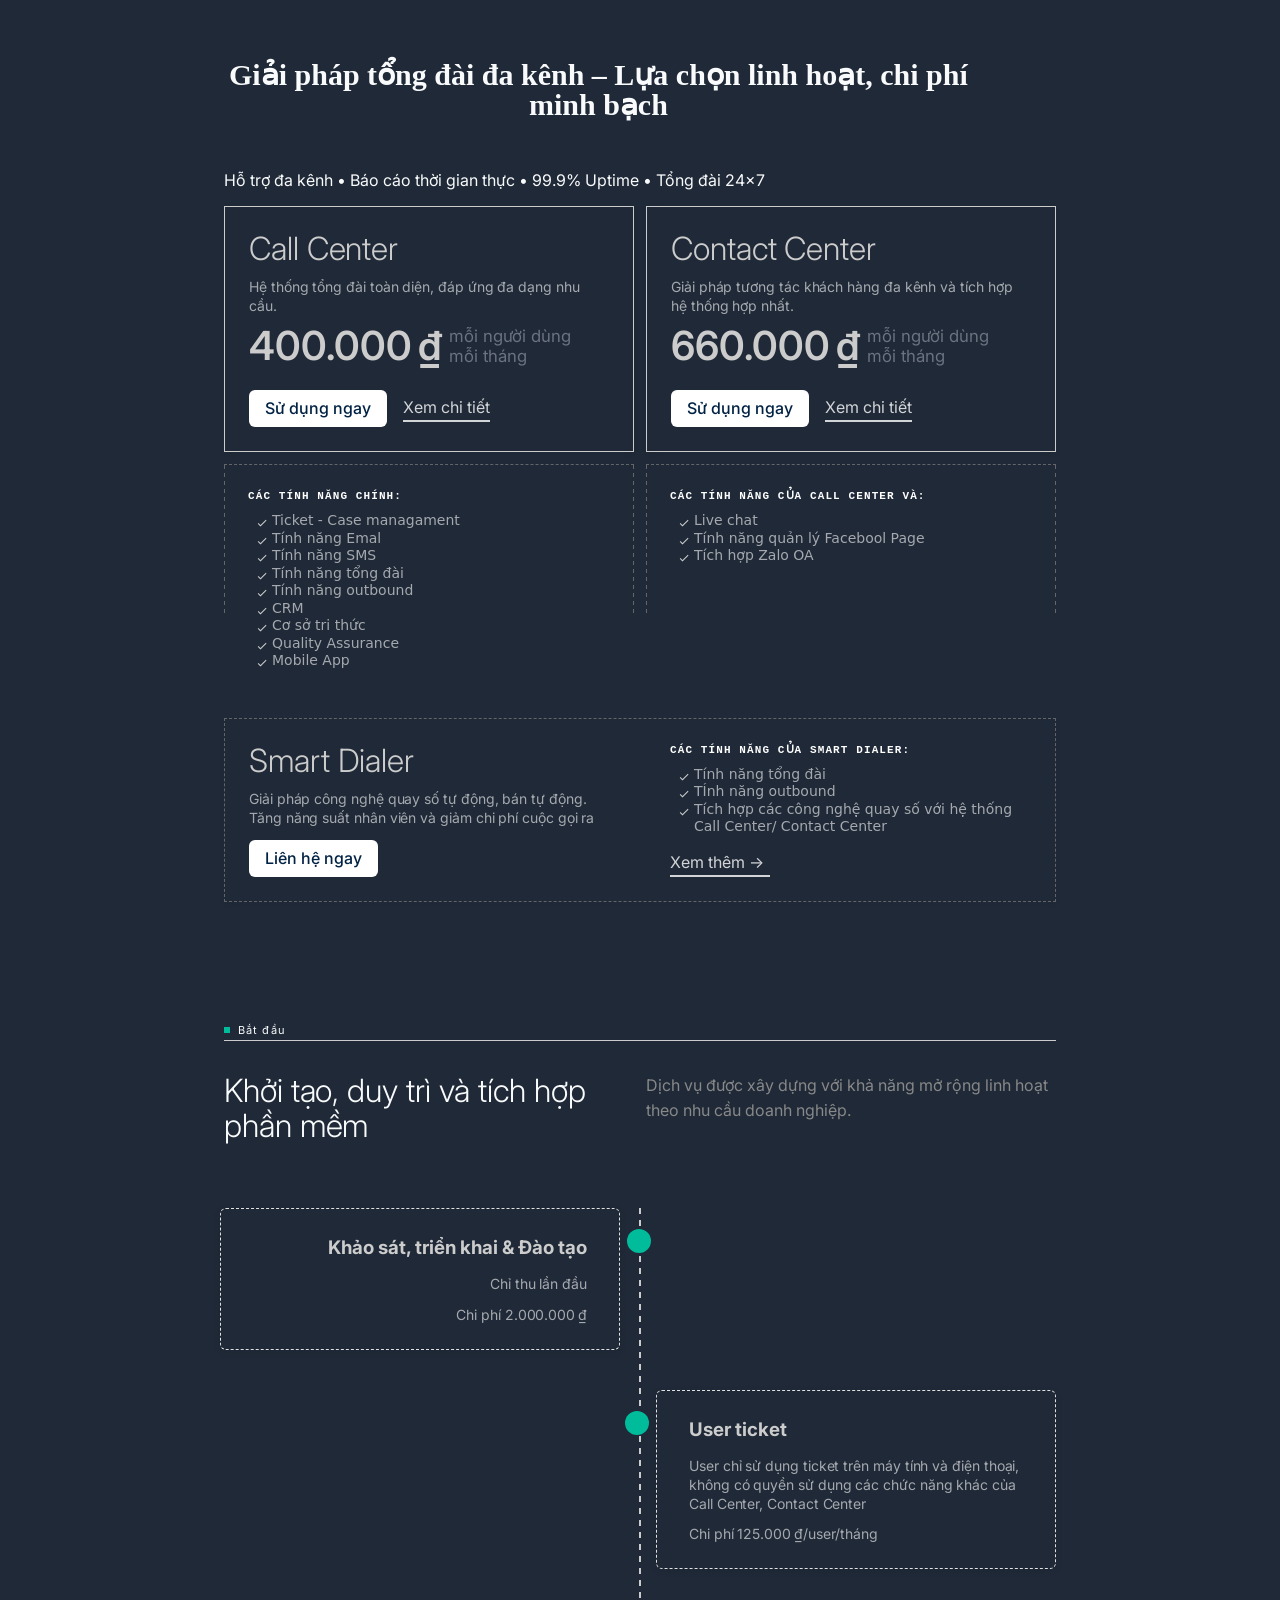
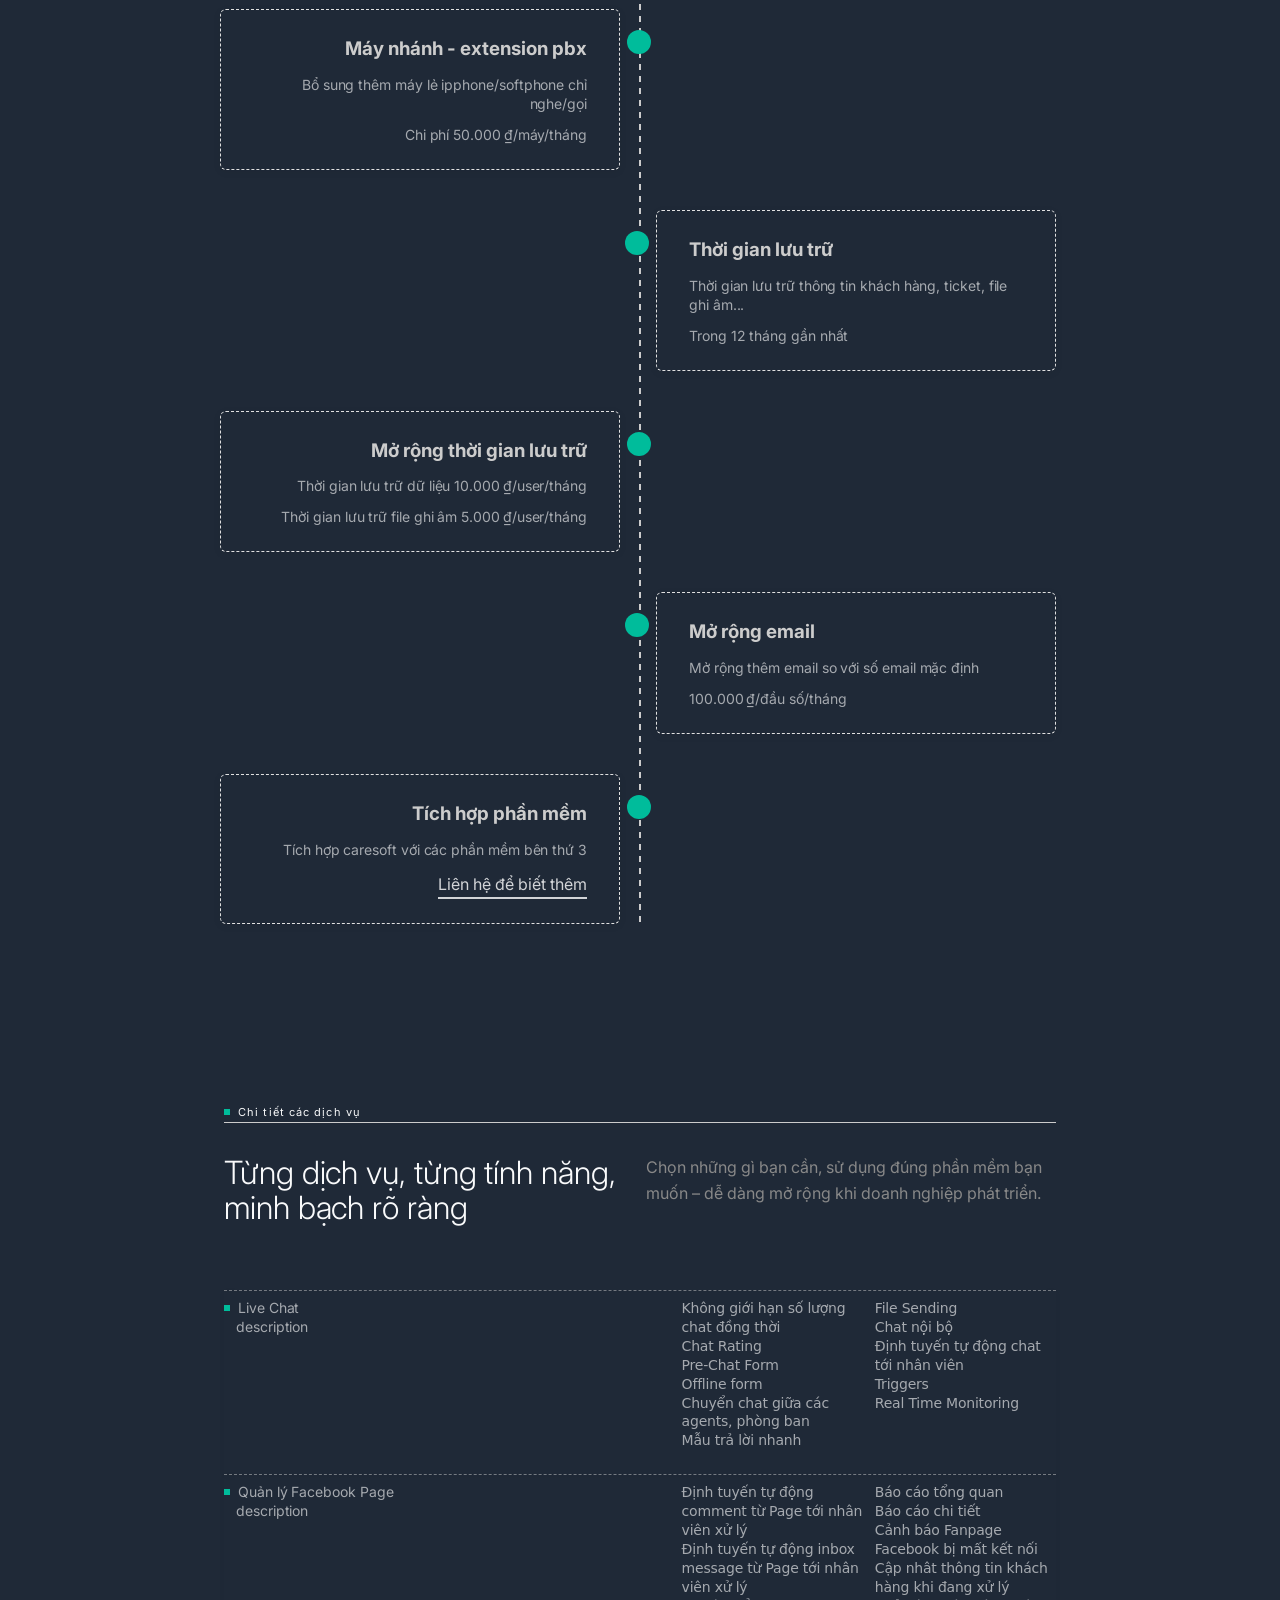
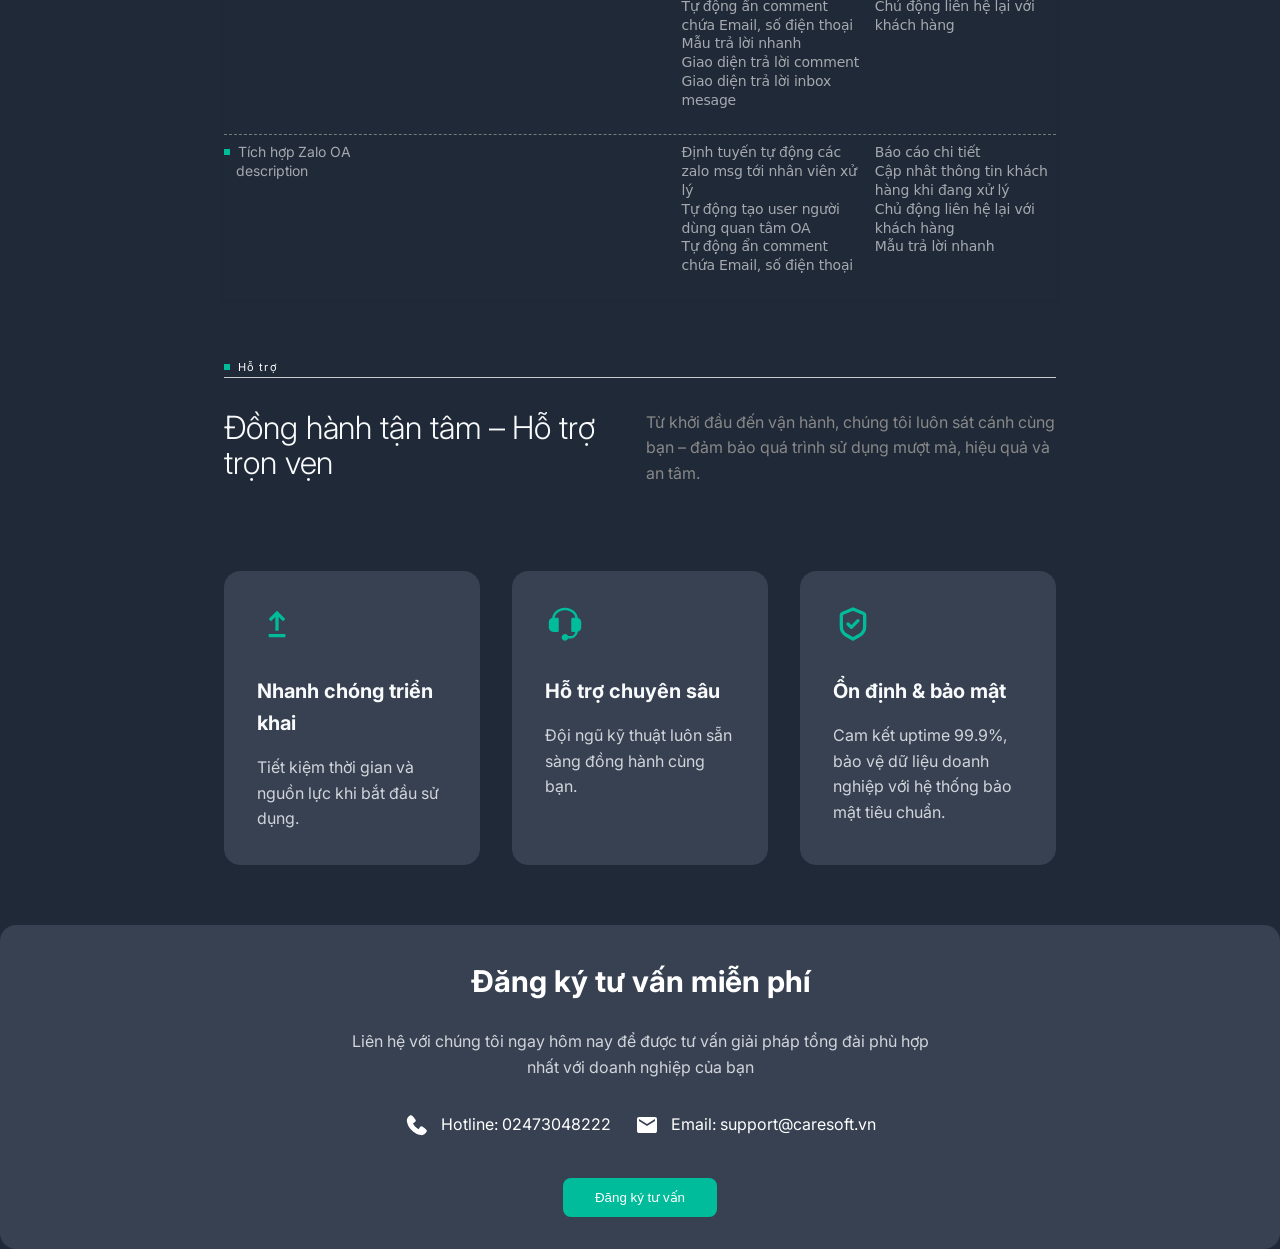
==== commit f8ed741f: "almost done" ====
--- a/index-demo.html
+++ b/index-demo.html
@@ -10,11 +10,6 @@
 </head>
 
 <body>
-    <!-- <header>
-        <h1>Bảng Giá Caresoft</h1>
-        <p>Giải pháp Tổng đài đa kênh & Dịch vụ khách hàng dựa trên nền tảng đám mây</p>
-    </header> -->
-
     <section class="section">
         <h2 class="section-title">Giải pháp tổng đài đa kênh – Lựa chọn linh hoạt, chi phí minh bạch</h2>
         <p>Hỗ trợ đa kênh • Báo cáo thời gian thực • 99.9% Uptime • Tổng đài 24×7</p>
@@ -32,7 +27,7 @@
                     </div>
                     <div class="card-btn">
                         <a href="#" class="btn-primary">Sử dụng ngay</a>
-                        <a href="#" class="btn-link">Xem chi tiết</a>
+                        <a href="#detail" class="btn-link">Xem chi tiết</a>
                     </div>
                 </div>
                 <div class="features">
@@ -63,7 +58,7 @@
                     </div>
                     <div class="card-btn">
                         <a href="#" class="btn-primary">Sử dụng ngay</a>
-                        <a href="#" class="btn-link">Xem chi tiết</a>
+                        <a href="#detail" class="btn-link">Xem chi tiết</a>
                     </div>
                 </div>
                 <div class="features">
@@ -95,57 +90,75 @@
                         <li>Preview Call</li>
                         <li>Thiết lập thực hiện chiến dịch theo kịch bản</li> -->
                     </ul>
-                    <a href="#" class="btn-link">Xem thêm -></a>
+                    <a href="#detail" class="btn-link">Xem thêm -></a>
                 </div>
             </div>
         </div>
     </section>
 
     <section class="section timeline-section">
-        <h2>Khởi tạo, duy trì và tích hợp phần mềm</h2>
-        <p class="subtitle">Dịch vụ được xây dựng với khả năng mở rộng linh hoạt theo nhu cầu doanh nghiệp.</p>
-
+        <p class="head-tag">Bắt đầu</p>
+        <div class="header">
+            <div class="title">
+                <h2>Khởi tạo, duy trì và tích hợp phần mềm</h2>
+                <p class="subtitle">Dịch vụ được xây dựng với khả năng mở rộng linh hoạt theo nhu cầu doanh nghiệp.</p>
+            </div>
+        </div>
         <div class="timeline">
             <div class="timeline-item left">
                 <div class="content card">
                     <h3>Khảo sát, triển khai & Đào tạo</h3>
-                    <p>2.000.000 ₫</p>
+                    <p>Chỉ thu lần đầu</p>
+                    <p>Chi phí 2.000.000 ₫</p>
                 </div>
             </div>
             <div class="timeline-item right">
                 <div class="content card">
                     <h3>User ticket</h3>
-                    <p>125.000 ₫/user/tháng</p>
+                    <p>User chỉ sử dụng ticket trên máy tính và điện thoại, không có quyền sử dụng các chức năng khác
+                        của Call Center, Contact Center</p>
+                    <p>Chi phí 125.000 ₫/user/tháng</p>
                 </div>
             </div>
             <div class="timeline-item left">
                 <div class="content card">
                     <h3>Máy nhánh - extension pbx</h3>
-                    <p>50.000 ₫/máy/tháng</p>
+                    <p>Bổ sung thêm máy lẻ ipphone/softphone chỉ nghe/gọi</p>
+                    <p>Chi phí 50.000 ₫/máy/tháng</p>
                 </div>
             </div>
             <div class="timeline-item right">
                 <div class="content card">
-                    <h3>Gia hạn ghi âm</h3>
-                    <p>+5.000 ₫/user/tháng</p>
+                    <h3>Thời gian lưu trữ</h3>
+                    <p>Thời gian lưu trữ thông tin khách hàng, ticket, file ghi âm...</p>
+                    <p>Trong 12 tháng gần nhất</p>
                 </div>
             </div>
             <div class="timeline-item left">
                 <div class="content card">
+                    <h3>Mở rộng thời gian lưu trữ</h3>
+                    <p>Thời gian lưu trữ dữ liệu 10.000 ₫/user/tháng</p>
+                    <p>Thời gian lưu trữ file ghi âm 5.000 ₫/user/tháng</p>
+                </div>
+            </div>
+            <div class="timeline-item right">
+                <div class="content card">
                     <h3>Mở rộng email</h3>
+                    <p>Mở rộng thêm email so với số email mặc định</p>
                     <p>100.000 ₫/đầu số/tháng</p>
                 </div>
             </div>
-            <div class="timeline-item right">
-                <div class="content card">
-                    <h3>Thời gian lưu trữ lịch sử dữ liệu</h3>
-                    <p>12 tháng gần nhất</p>
+            <div class="timeline-item left">
+                <div class="content card">
+                    <h3>Tích hợp phần mềm</h3>
+                    <p>Tích hợp caresoft với các phần mềm bên thứ 3</p>
+                    <a href="#" class="btn-link">Liên hệ để biết thêm</a>
                 </div>
             </div>
         </div>
     </section>
 
-    <section class="section service-detail">
+    <section class="section service-detail" id="detail">
         <p class="head-tag">Chi tiết các dịch vụ</p>
         <div class="header">
             <div class="title">
@@ -224,7 +237,14 @@
     </section>
 
     <section class="section">
-        <h2 class="section-title">Lợi ích</h2>
+        <p class="head-tag">Hỗ trợ</p>
+        <div class="header">
+            <div class="title">
+                <h2>Đồng hành tận tâm – Hỗ trợ trọn vẹn</h2>
+                <p class="subtitle">Từ khởi đầu đến vận hành, chúng tôi luôn sát cánh cùng bạn – đảm bảo quá trình sử
+                    dụng mượt mà, hiệu quả và an tâm.</p>
+            </div>
+        </div>
         <div class="benefits-grid">
             <div class="benefit-card">
                 <div class="benefit-icon">
--- a/styles.css
+++ b/styles.css
@@ -1,3 +1,8 @@
+html {
+    scroll-padding-top: 100px;
+    scroll-behavior: smooth;
+}
+
 body {
     font-family: 'Inter', sans-serif;
     margin: 0;
@@ -81,6 +86,9 @@
     letter-spacing: -0.005em;
     color: rgba(255, 255, 255, 0.6);
     max-width: 100%;
+}
+
+.service-grid .card p {
     height: 24px;
 }
 
@@ -588,12 +596,6 @@
     margin-bottom: 0.5rem;
 }
 
-.timeline-section .subtitle {
-    color: #555;
-    font-size: 1rem;
-    margin-bottom: 2rem;
-}
-
 .timeline {
     position: relative;
     /* max-width: 900px; */
@@ -639,10 +641,9 @@
 
 .timeline-item .content.card {
     background: transparent;
-    border-radius: 8px;
-    padding: 16px 20px;
-    box-shadow: 0 2px 8px rgba(0, 0, 0, 0.06);
-    border: 1px solid #e0e0e0;
+    border-radius: 6px;
+    padding: 24px 32px;
+    border: 1px dashed #e0e0e0;
 }
 
 .timeline-item.left .content::after,
@@ -665,6 +666,12 @@
     left: -32px;
 }
 
+/* .timeline-item.left svg {
+    position: absolute;
+    left: 0;
+    top: 50%;
+} */
+
 @media (max-width: 768px) {
     .timeline::before {
         left: 20px;
@@ -695,6 +702,7 @@
     letter-spacing: 0.1em;
     font-size: 11px;
     line-height: none;
+    text-align: start;
 }
 
 .head-tag::before {
@@ -713,8 +721,8 @@
     display: flex;
     text-align: left;
     padding: 20px 0;
-    /* border-bottom: 1px solid #ccc; */
     margin-bottom: 24px;
+    gap: 12px;
 }
 
 .header .title>* {
@@ -769,4 +777,8 @@
     line-height: 1.35;
     letter-spacing: -0.015em;
     color: rgba(255, 255, 255, 0.6);
+}
+
+.content.card a {
+    align-self: flex-end;
 }
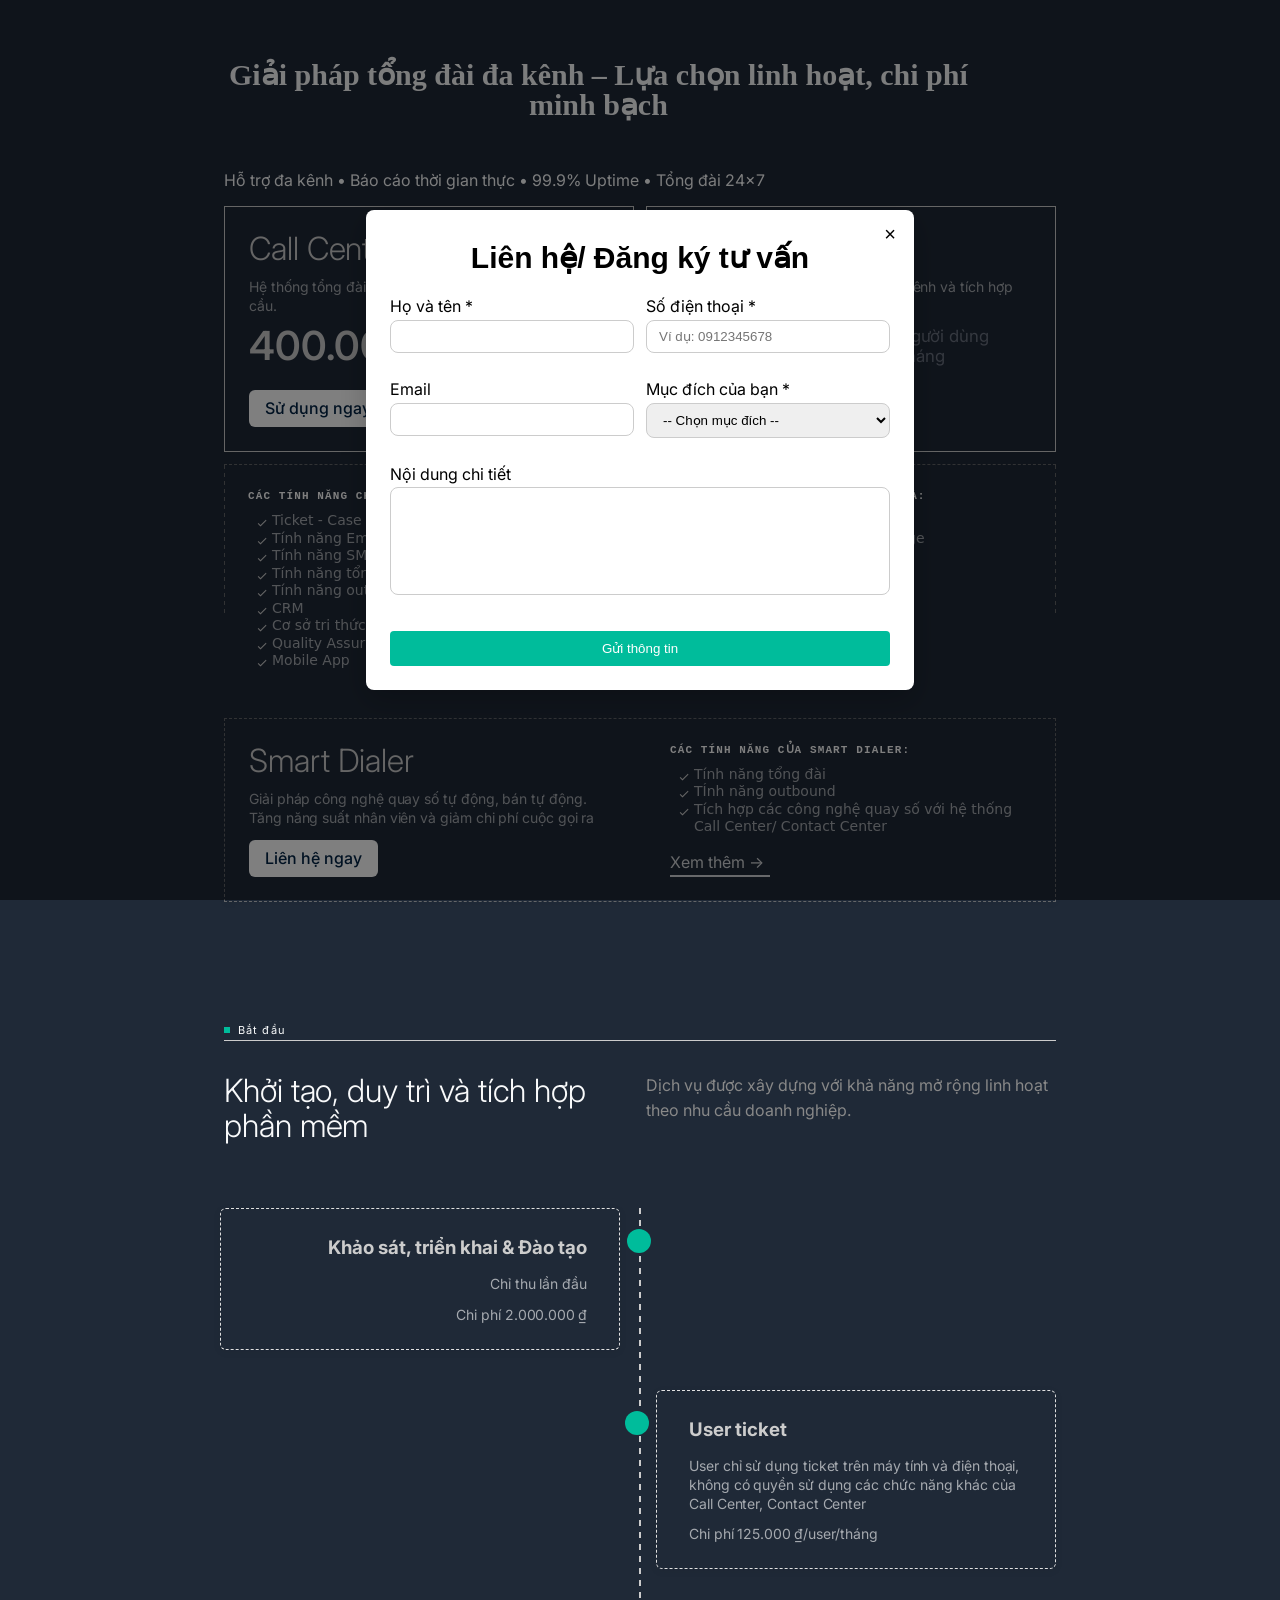
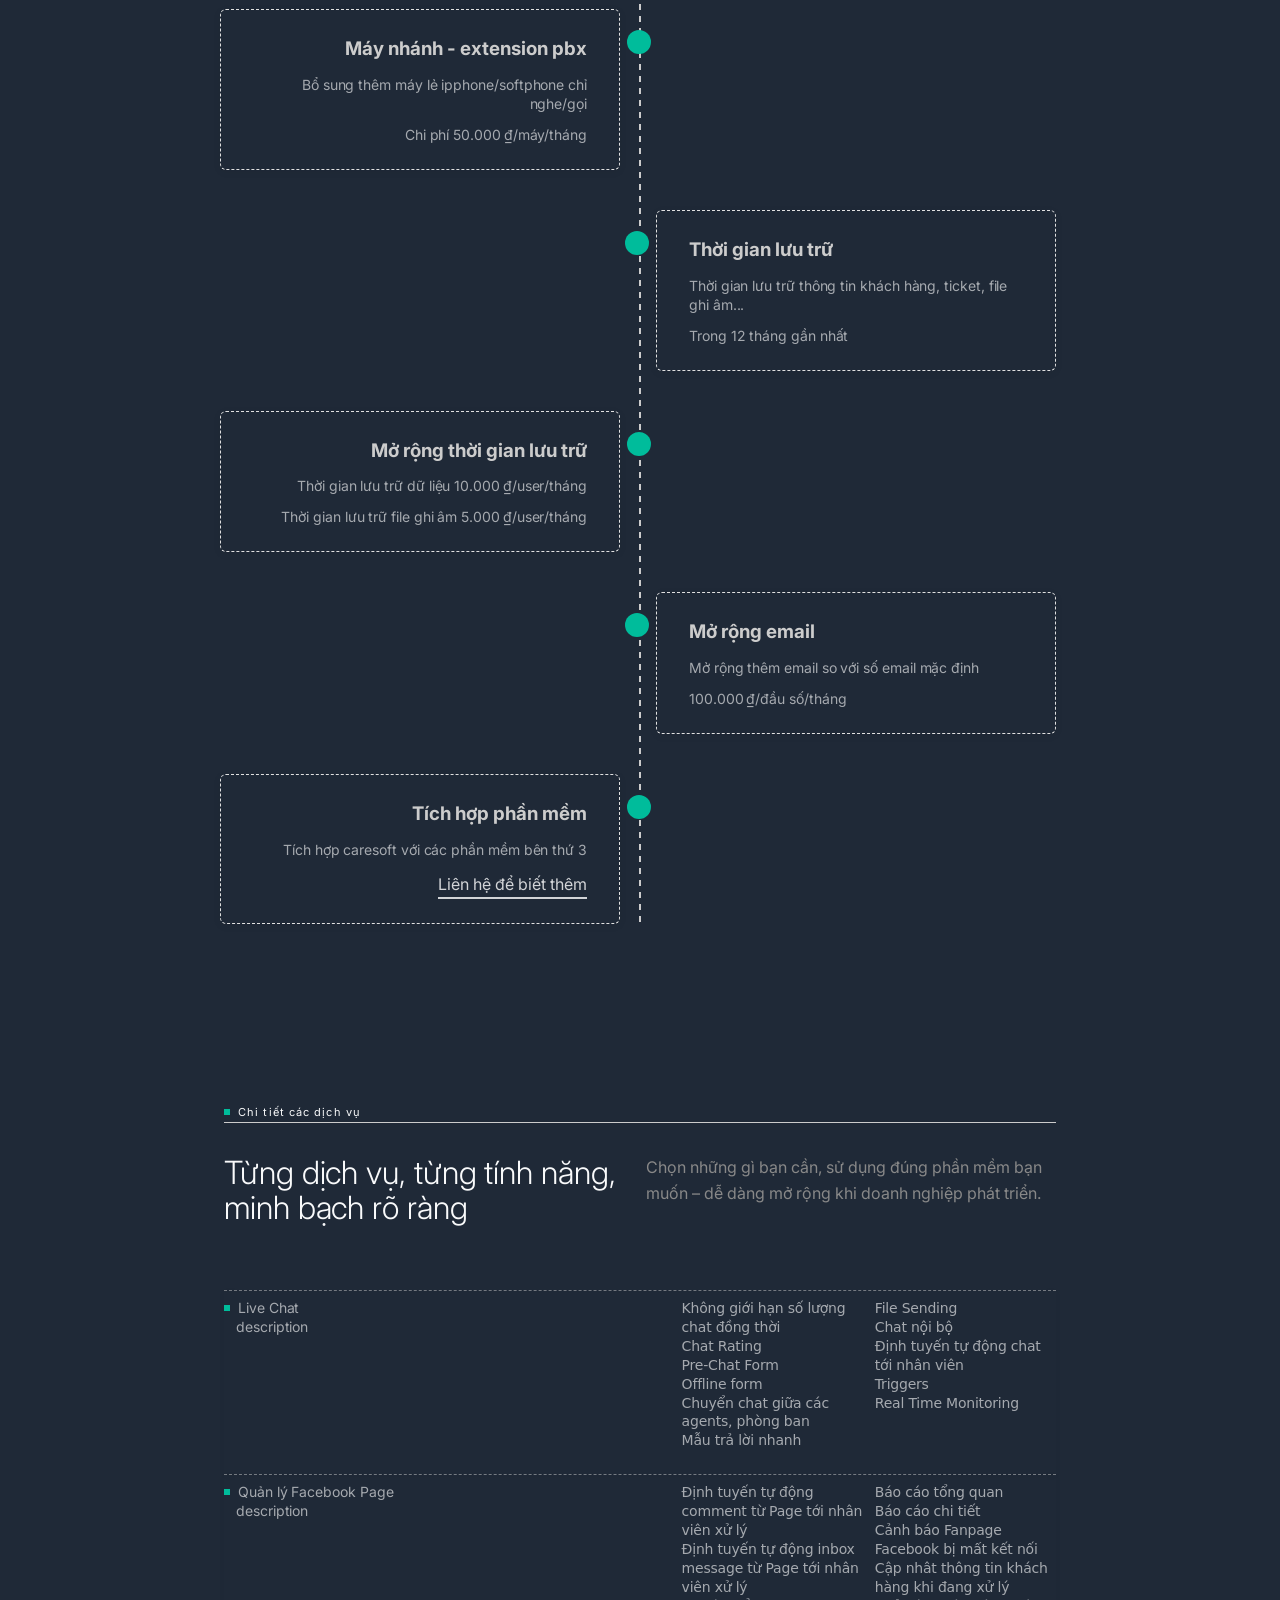
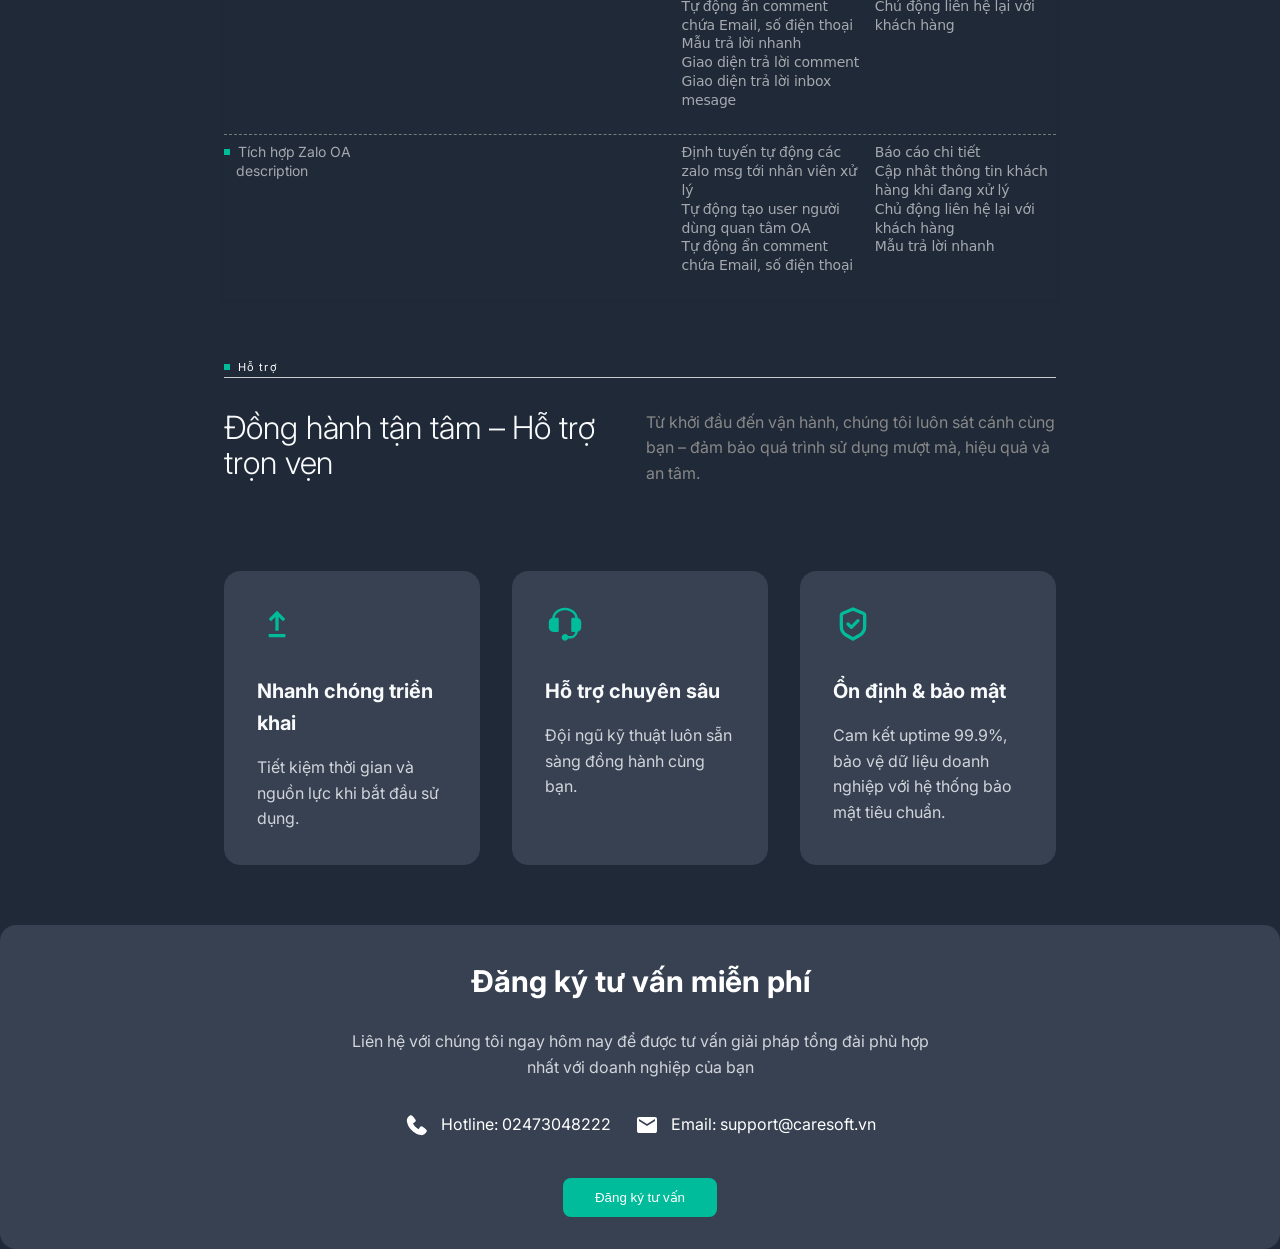
==== commit 2f59d4a0: "popover form" ====
--- a/index-demo.html
+++ b/index-demo.html
@@ -7,6 +7,7 @@
     <title>Bảng Giá Caresoft</title>
     <link href="https://fonts.googleapis.com/css2?family=Inter:wght@400;600;700&display=swap" rel="stylesheet">
     <link rel="stylesheet" href="styles.css">
+    <link rel="stylesheet" href="form.css">
 </head>
 
 <body>
@@ -26,7 +27,7 @@
                         </div>
                     </div>
                     <div class="card-btn">
-                        <a href="#" class="btn-primary">Sử dụng ngay</a>
+                        <a href="#" class="btn-primary btn-open-form">Sử dụng ngay</a>
                         <a href="#detail" class="btn-link">Xem chi tiết</a>
                     </div>
                 </div>
@@ -321,6 +322,50 @@
         </div>
         <button class="cta-btn">Đăng ký tư vấn</button>
     </div>
+
+    <div class="popup-overlay" id="popupOverlay">
+        <div class="popup">
+            <div class="form-header">
+                <button class="btn-close" id="btnClosePopup">&times;</button>
+                <h2>Liên hệ/ Đăng ký tư vấn</h2>
+            </div>
+            <form id="contactForm" class="form">
+                <div class="form-item">
+                    <label for="name">Họ và tên *</label>
+                    <input type="text" id="name" name="name" required>
+                </div>
+
+                <div class="form-item">
+                    <label for="phone">Số điện thoại *</label>
+                    <input type="tel" id="phone" name="phone" required pattern="^0[0-9]{9,10}$"
+                        placeholder="Ví dụ: 0912345678">
+                </div>
+                <div class="form-item">
+                    <label for="email">Email</label>
+                    <input type="email" id="email" name="email">
+                </div>
+
+                <div class="form-item ">
+                    <label for="type">Mục đích của bạn *</label>
+                    <select name="type" id="type">
+                        <option value="" disabled selected>-- Chọn mục đích --</option>
+                        <option value="product">Tư vấn sản phẩm</option>
+                        <option value="support">Hỗ trợ kỹ thuật</option>
+                        <option value="other">Khác</option>
+                    </select>
+                </div>
+
+                <div class="form-item area">
+                    <label for="message">Nội dung chi tiết</label>
+                    <textarea id="message" name="message" rows="6"></textarea>
+                </div>
+
+                <button type="submit" class="btn-submit">Gửi thông tin</button>
+            </form>
+        </div>
+    </div>
+
+    <script src="openForm.js"></script>
 </body>
 
 </html>
--- a/form.css
+++ b/form.css
@@ -0,0 +1,129 @@
+.popup-overlay {
+    display: flex;
+    position: fixed;
+    top: 0;
+    left: 0;
+    width: 100%;
+    height: 100%;
+    background: rgba(0, 0, 0, 0.5);
+    z-index: 999;
+    justify-content: center;
+    align-items: center;
+}
+
+.popup {
+    background: white;
+    color: black;
+    padding: 24px;
+    border-radius: 8px;
+    max-width: 500px;
+    width: 100%;
+    box-shadow: 0 10px 30px rgba(0, 0, 0, 0.2);
+    position: relative;
+    display: flex;
+    flex-direction: column;
+}
+
+.popup h2 {
+    margin-top: 0;
+}
+
+.popup label {
+    display: block;
+    margin-top: 12px;
+}
+
+/* .popup input,
+ .popup select,
+ .popup textarea {
+     width: 100%;
+     padding: 8px;
+     margin-top: 6px;
+     border-radius: 4px;
+     border: 1px solid #ccc;
+ } */
+
+.popup .radio-group {
+    margin-top: 6px;
+}
+
+.popup .radio-group label {
+    display: inline-block;
+    margin-right: 10px;
+}
+
+.popup .btn-submit {
+    margin-top: 16px;
+    background-color: #00bc9b;
+    color: white;
+    padding: 10px 16px;
+    border: none;
+    border-radius: 4px;
+    cursor: pointer;
+}
+
+.btn-close {
+    position: absolute;
+    top: 12px;
+    right: 12px;
+    background: none;
+    border: none;
+    font-size: 20px;
+    cursor: pointer;
+    border-radius: 99px;
+    transition: all 0.5s ease;
+}
+
+.btn-close:hover {
+    background-color: #ccc;
+    box-shadow: inset;
+}
+
+.popup .form-header {
+    justify-content: center;
+    text-align: center;
+    font-family: 'Nunito', sans-serif;
+    font-size: 20px;
+    font-weight: 600;
+}
+
+.popup .form {
+    display: grid;
+    grid-template-columns: repeat(2, 1fr);
+    grid-template-rows: auto;
+    gap: 12px;
+}
+
+.form .area,
+.form .btn-submit {
+    grid-column: span 2;
+}
+
+.form-item input,
+.form-item select,
+.form-item textarea {
+    box-sizing: border-box;
+    width: 100%;
+    padding: 8px 12px;
+    border-radius: 8px;
+    border: 1px solid #ccc;
+    transition: border-color 0.2s, box-shadow 0.2s;
+}
+
+.form-item input:hover,
+.form-item select:hover,
+.form-item textarea:hover {
+    border-color: #00bc9b;
+}
+
+.form-item input:focus,
+.form-item select:focus,
+.form-item textarea:focus {
+    border-color: #00bc9b;
+    outline: none;
+    box-shadow: 0 0 0 2px rgba(0, 188, 155, 0.2);
+}
+
+textarea {
+    resize: none;
+}
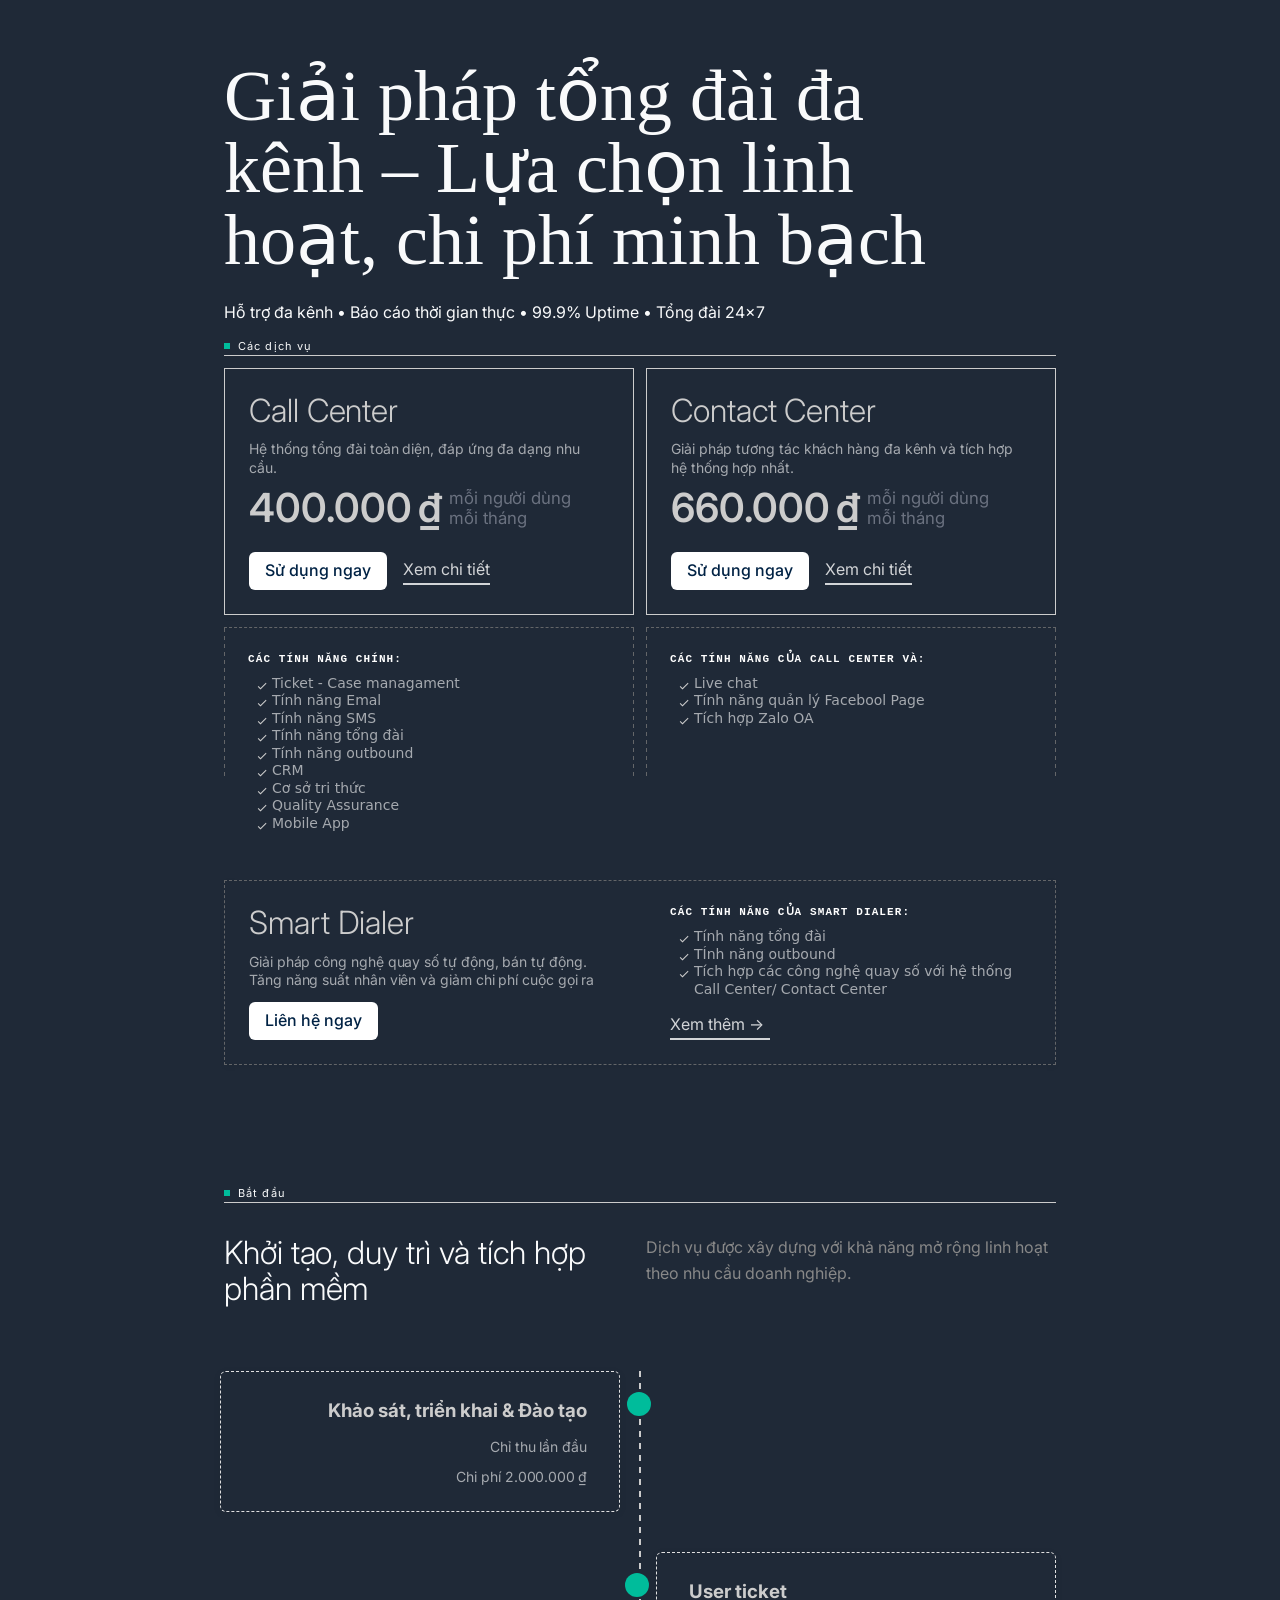
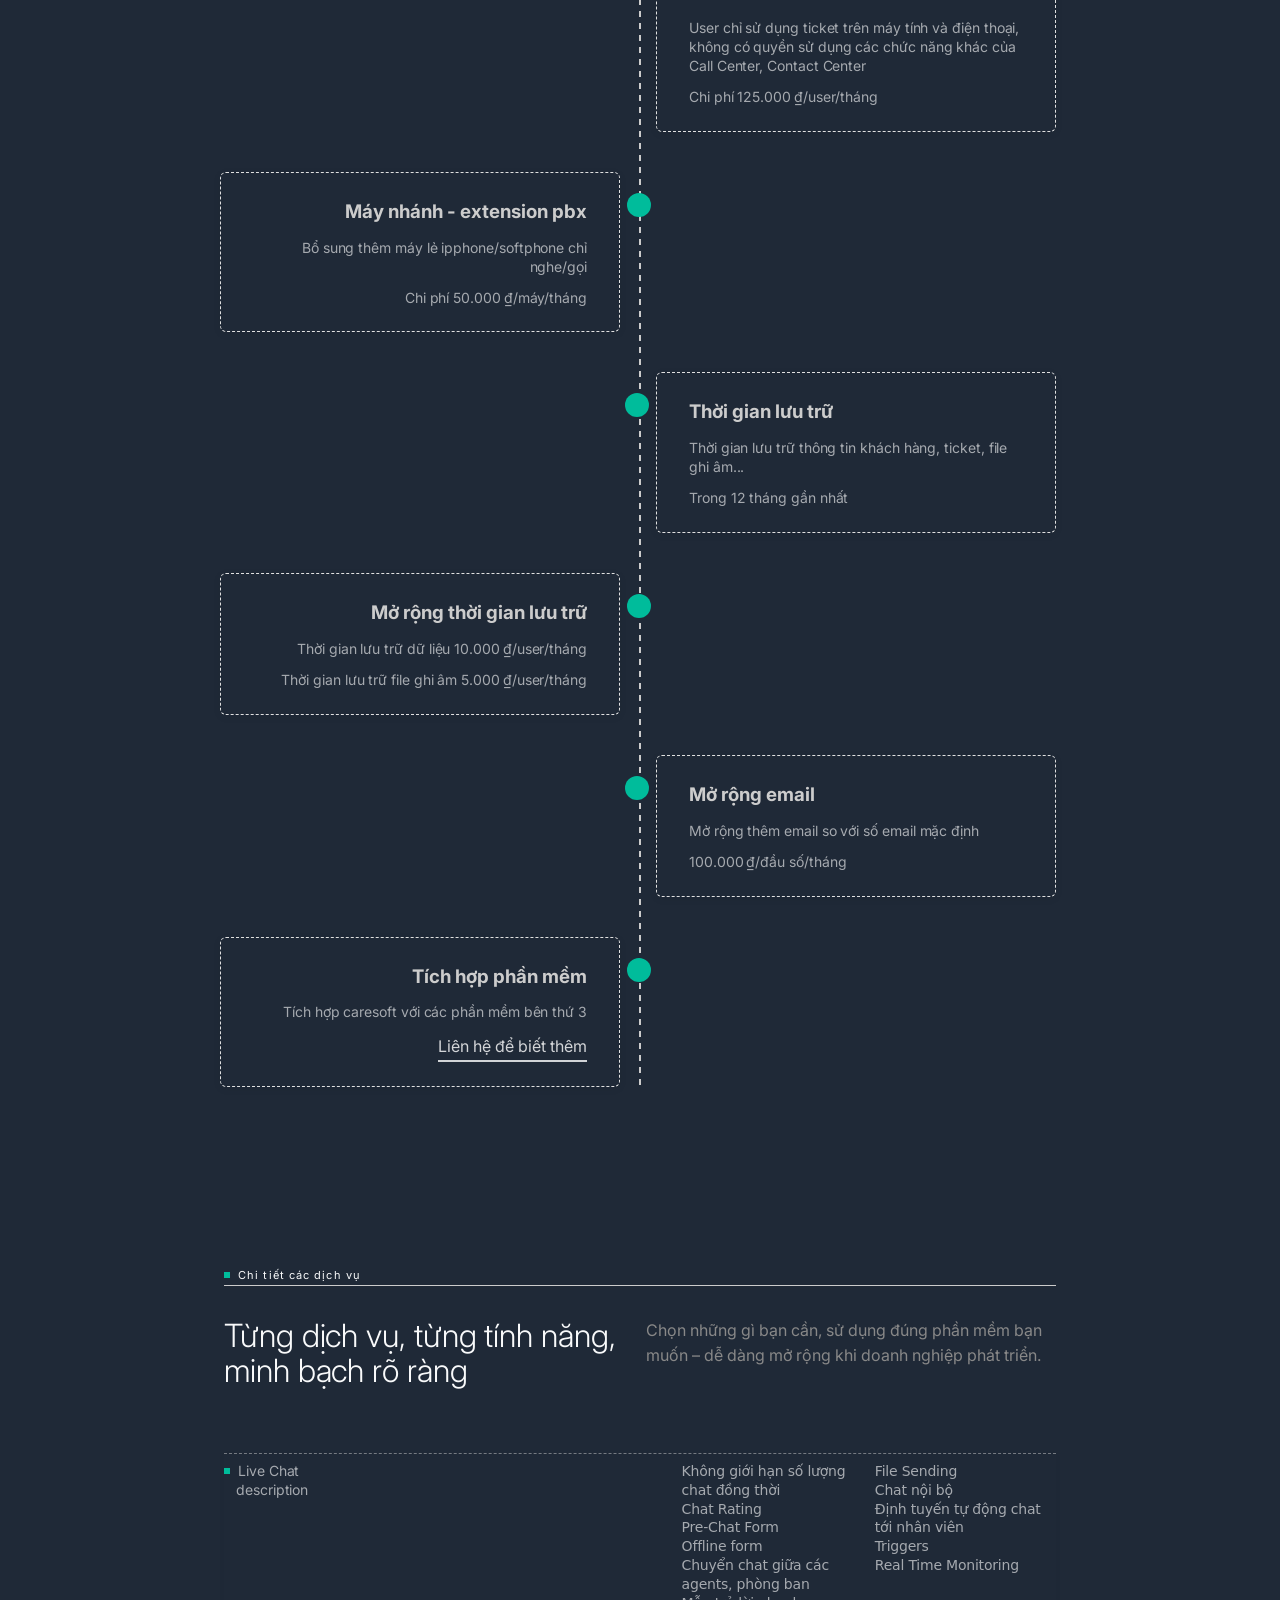
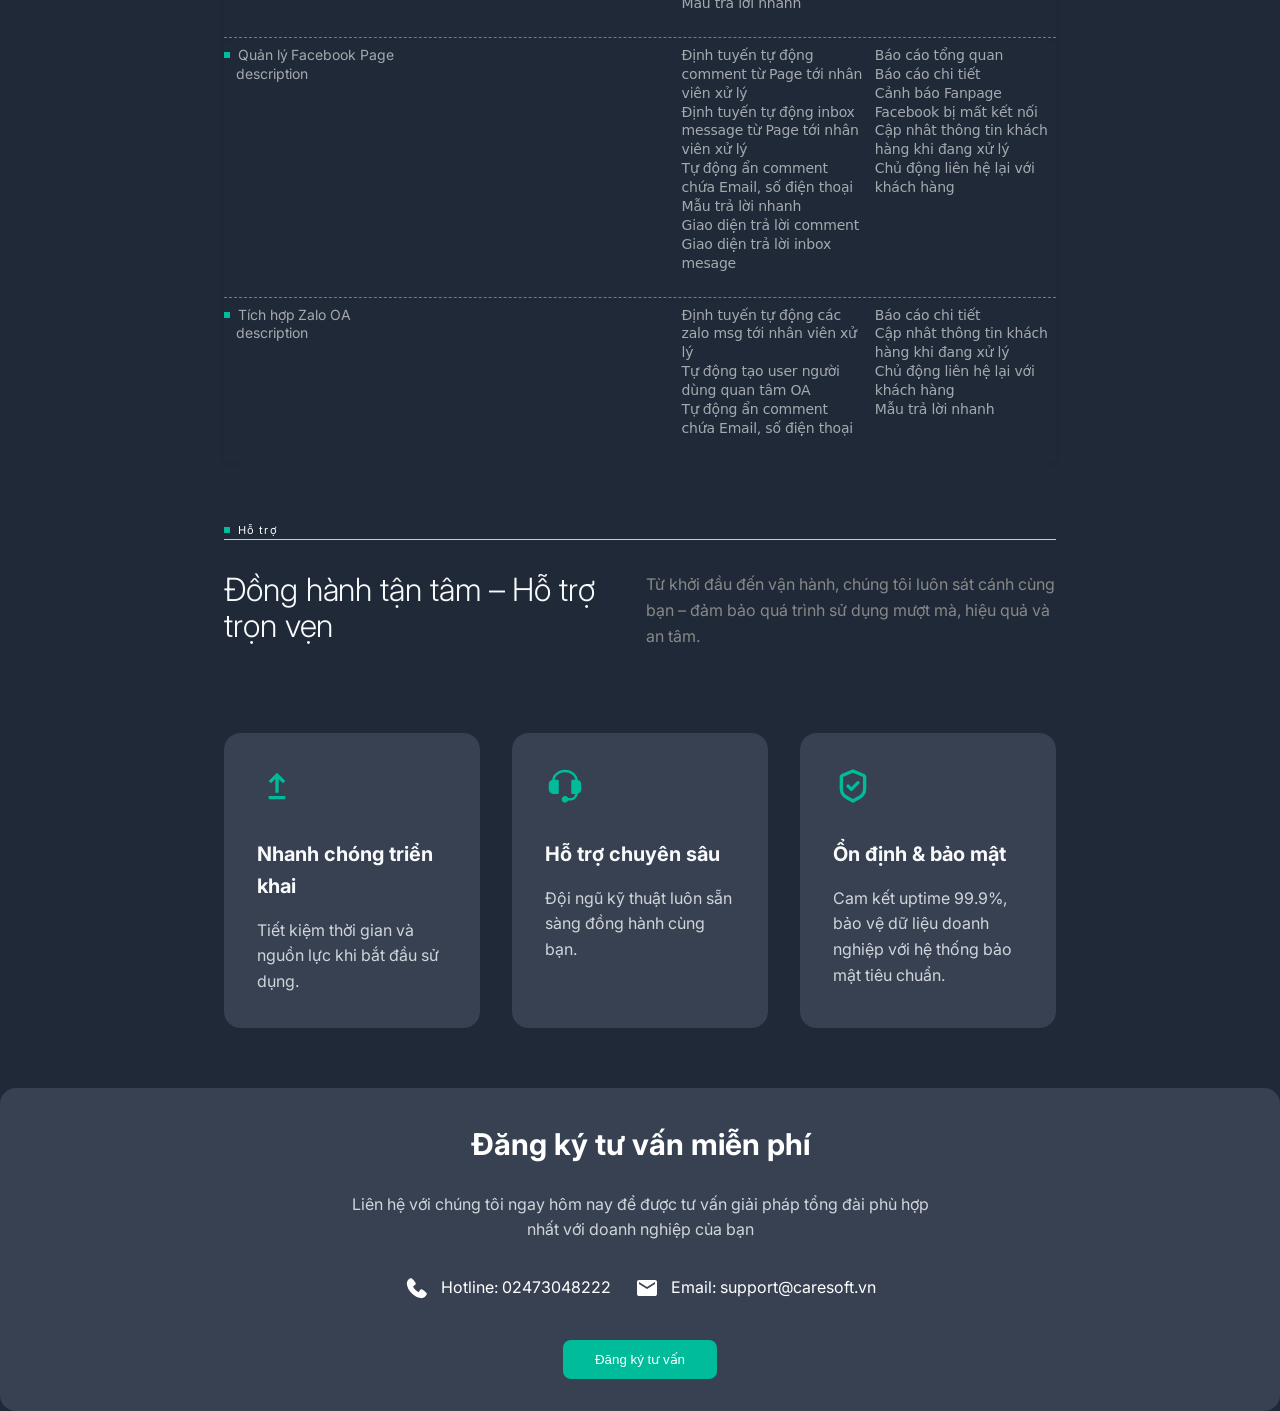
==== commit 41d8cc45: "form" ====
--- a/index-demo.html
+++ b/index-demo.html
@@ -14,6 +14,7 @@
     <section class="section">
         <h2 class="section-title">Giải pháp tổng đài đa kênh – Lựa chọn linh hoạt, chi phí minh bạch</h2>
         <p>Hỗ trợ đa kênh • Báo cáo thời gian thực • 99.9% Uptime • Tổng đài 24×7</p>
+        <p class="head-tag">Các dịch vụ</p>
         <div class="card-grid service-grid">
             <div class="call-center">
                 <div class="card">
@@ -27,7 +28,7 @@
                         </div>
                     </div>
                     <div class="card-btn">
-                        <a href="#" class="btn-primary btn-open-form">Sử dụng ngay</a>
+                        <a class="btn-primary btn-open-form">Sử dụng ngay</a>
                         <a href="#detail" class="btn-link">Xem chi tiết</a>
                     </div>
                 </div>
@@ -58,7 +59,7 @@
                         </div>
                     </div>
                     <div class="card-btn">
-                        <a href="#" class="btn-primary">Sử dụng ngay</a>
+                        <a class="btn-primary btn-open-form">Sử dụng ngay</a>
                         <a href="#detail" class="btn-link">Xem chi tiết</a>
                     </div>
                 </div>
@@ -77,7 +78,7 @@
                     <p>Giải pháp công nghệ quay số tự động, bán tự động. Tăng năng suất nhân viên và giảm chi phí cuộc
                         gọi ra</p>
                     <div class="card-btn">
-                        <a href="#" class="btn-primary">Liên hệ ngay</a>
+                        <a class="btn-primary btn-open-form">Liên hệ ngay</a>
                     </div>
                 </div>
                 <div class="features">
@@ -153,7 +154,7 @@
                 <div class="content card">
                     <h3>Tích hợp phần mềm</h3>
                     <p>Tích hợp caresoft với các phần mềm bên thứ 3</p>
-                    <a href="#" class="btn-link">Liên hệ để biết thêm</a>
+                    <a class="btn-link btn-open-form">Liên hệ để biết thêm</a>
                 </div>
             </div>
         </div>
@@ -320,7 +321,7 @@
                 <span>Email: support@caresoft.vn</span>
             </div>
         </div>
-        <button class="cta-btn">Đăng ký tư vấn</button>
+        <button class="cta-btn btn-open-form">Đăng ký tư vấn</button>
     </div>
 
     <div class="popup-overlay" id="popupOverlay">
@@ -351,6 +352,7 @@
                         <option value="" disabled selected>-- Chọn mục đích --</option>
                         <option value="product">Tư vấn sản phẩm</option>
                         <option value="support">Hỗ trợ kỹ thuật</option>
+                        <option value="service">Sử dụng sản phẩm</option>
                         <option value="other">Khác</option>
                     </select>
                 </div>
--- a/styles.css
+++ b/styles.css
@@ -530,12 +530,10 @@
 }
 
 .section-title {
-    text-align: center;
-    font-size: 1.875rem;
-    /* text-3xl */
+    text-align: left;
+    /* font-size: 1.875rem;
     font-weight: bold;
-    margin-bottom: 3rem;
-    /* mb-12 */
+    margin-bottom: 3rem; */
 }
 
 .benefits-grid {
--- a/form.css
+++ b/form.css
@@ -9,6 +9,10 @@
     z-index: 999;
     justify-content: center;
     align-items: center;
+
+    opacity: 0;
+    transition: opacity 0.3s ease;
+    pointer-events: none;
 }
 
 .popup {
@@ -22,6 +26,21 @@
     position: relative;
     display: flex;
     flex-direction: column;
+
+    transform: scale(0.95);
+    opacity: 0;
+    transition: transform 0.3s ease, opacity 0.3s ease;
+}
+
+.popup-overlay.active {
+    display: flex;
+    opacity: 1;
+    pointer-events: all;
+}
+
+.popup-overlay.active .popup {
+    transform: scale(1);
+    opacity: 1;
 }
 
 .popup h2 {
@@ -68,7 +87,7 @@
     right: 12px;
     background: none;
     border: none;
-    font-size: 20px;
+    font-size: 24px;
     cursor: pointer;
     border-radius: 99px;
     transition: all 0.5s ease;
@@ -91,7 +110,7 @@
     display: grid;
     grid-template-columns: repeat(2, 1fr);
     grid-template-rows: auto;
-    gap: 12px;
+    gap: 16px;
 }
 
 .form .area,
